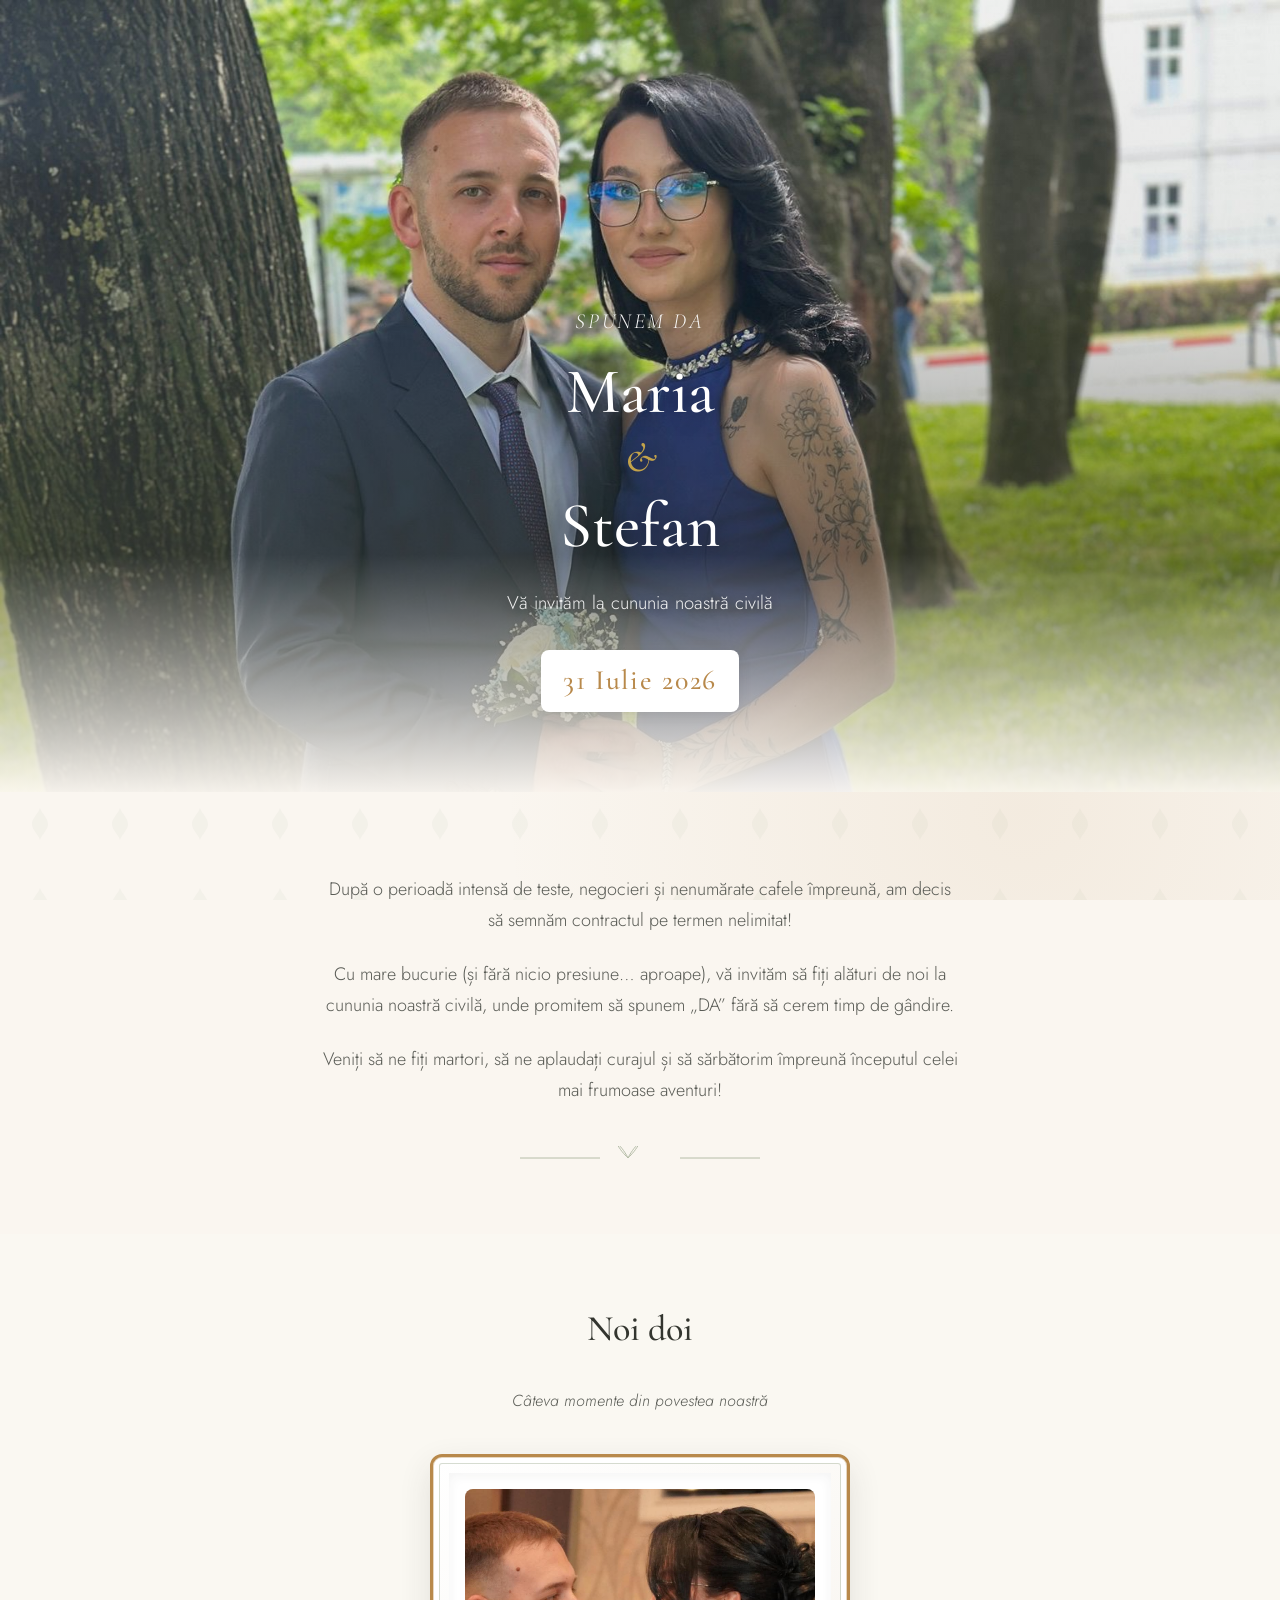
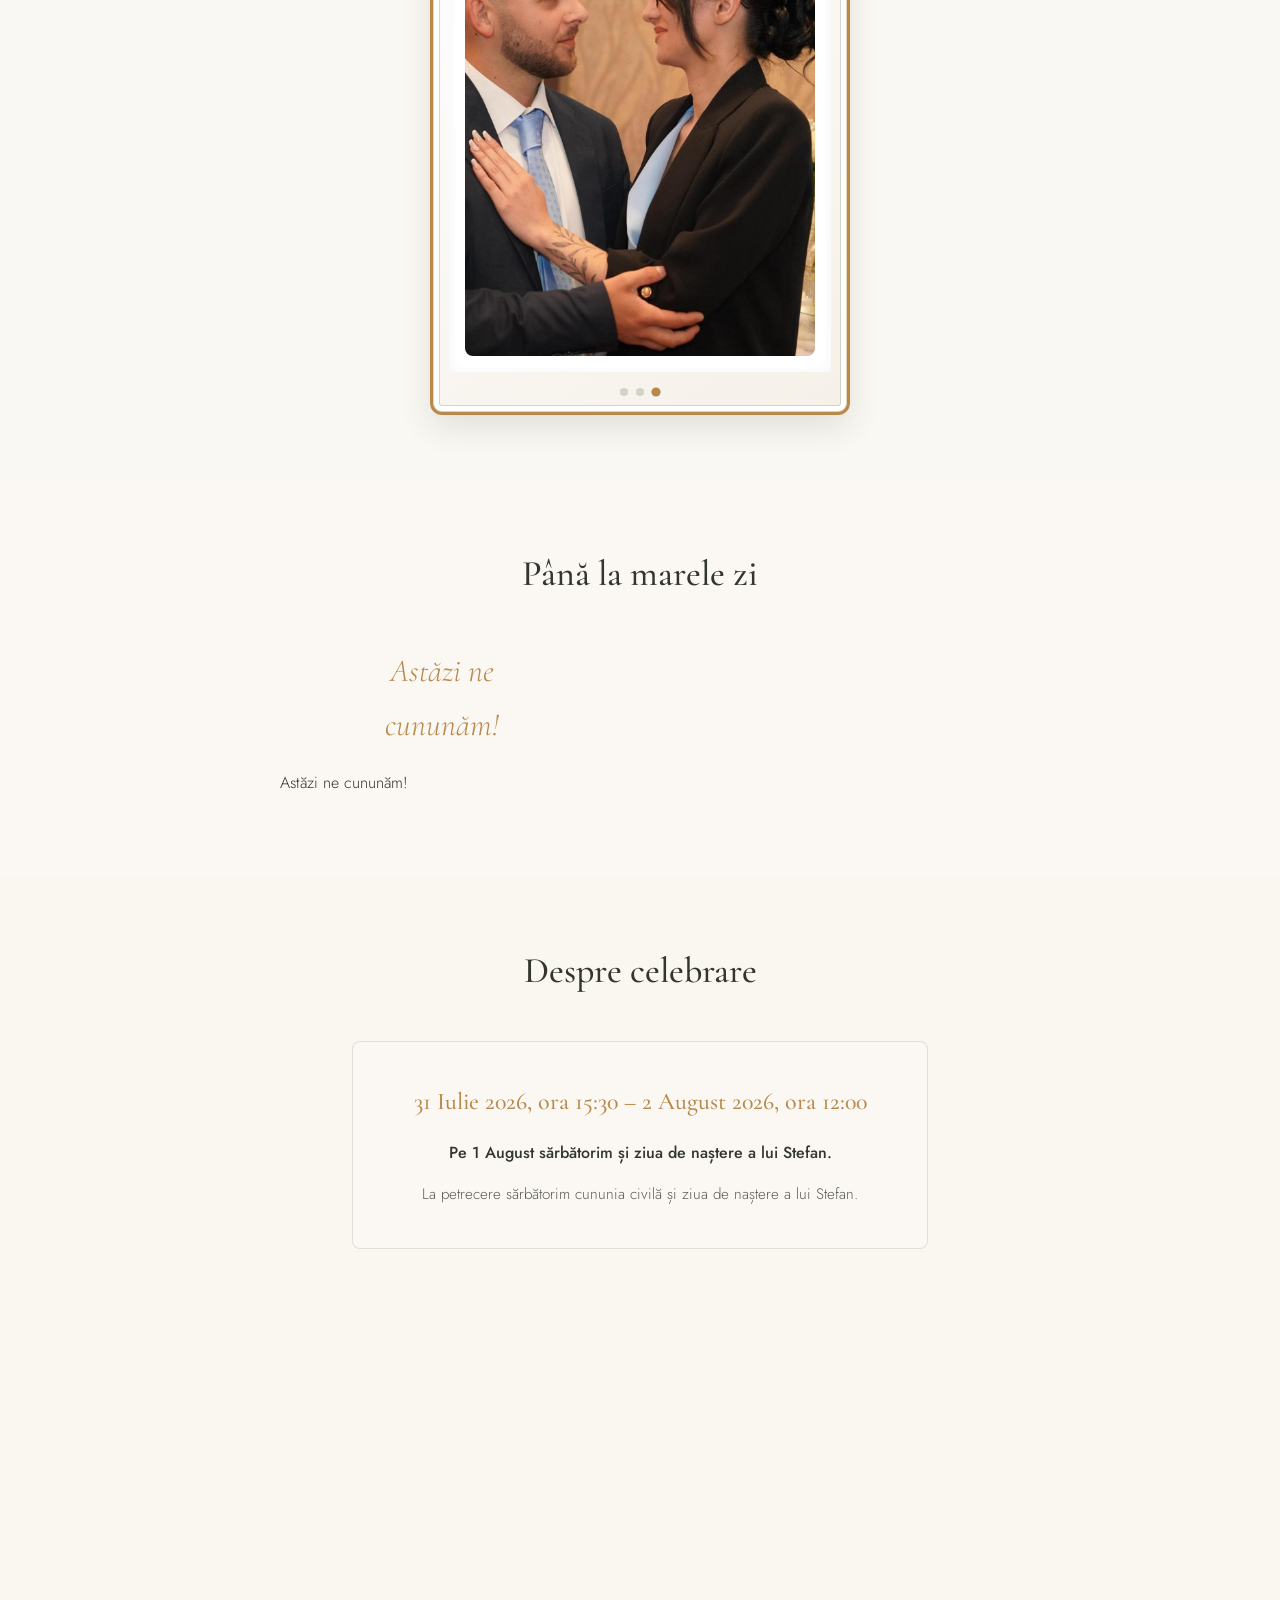
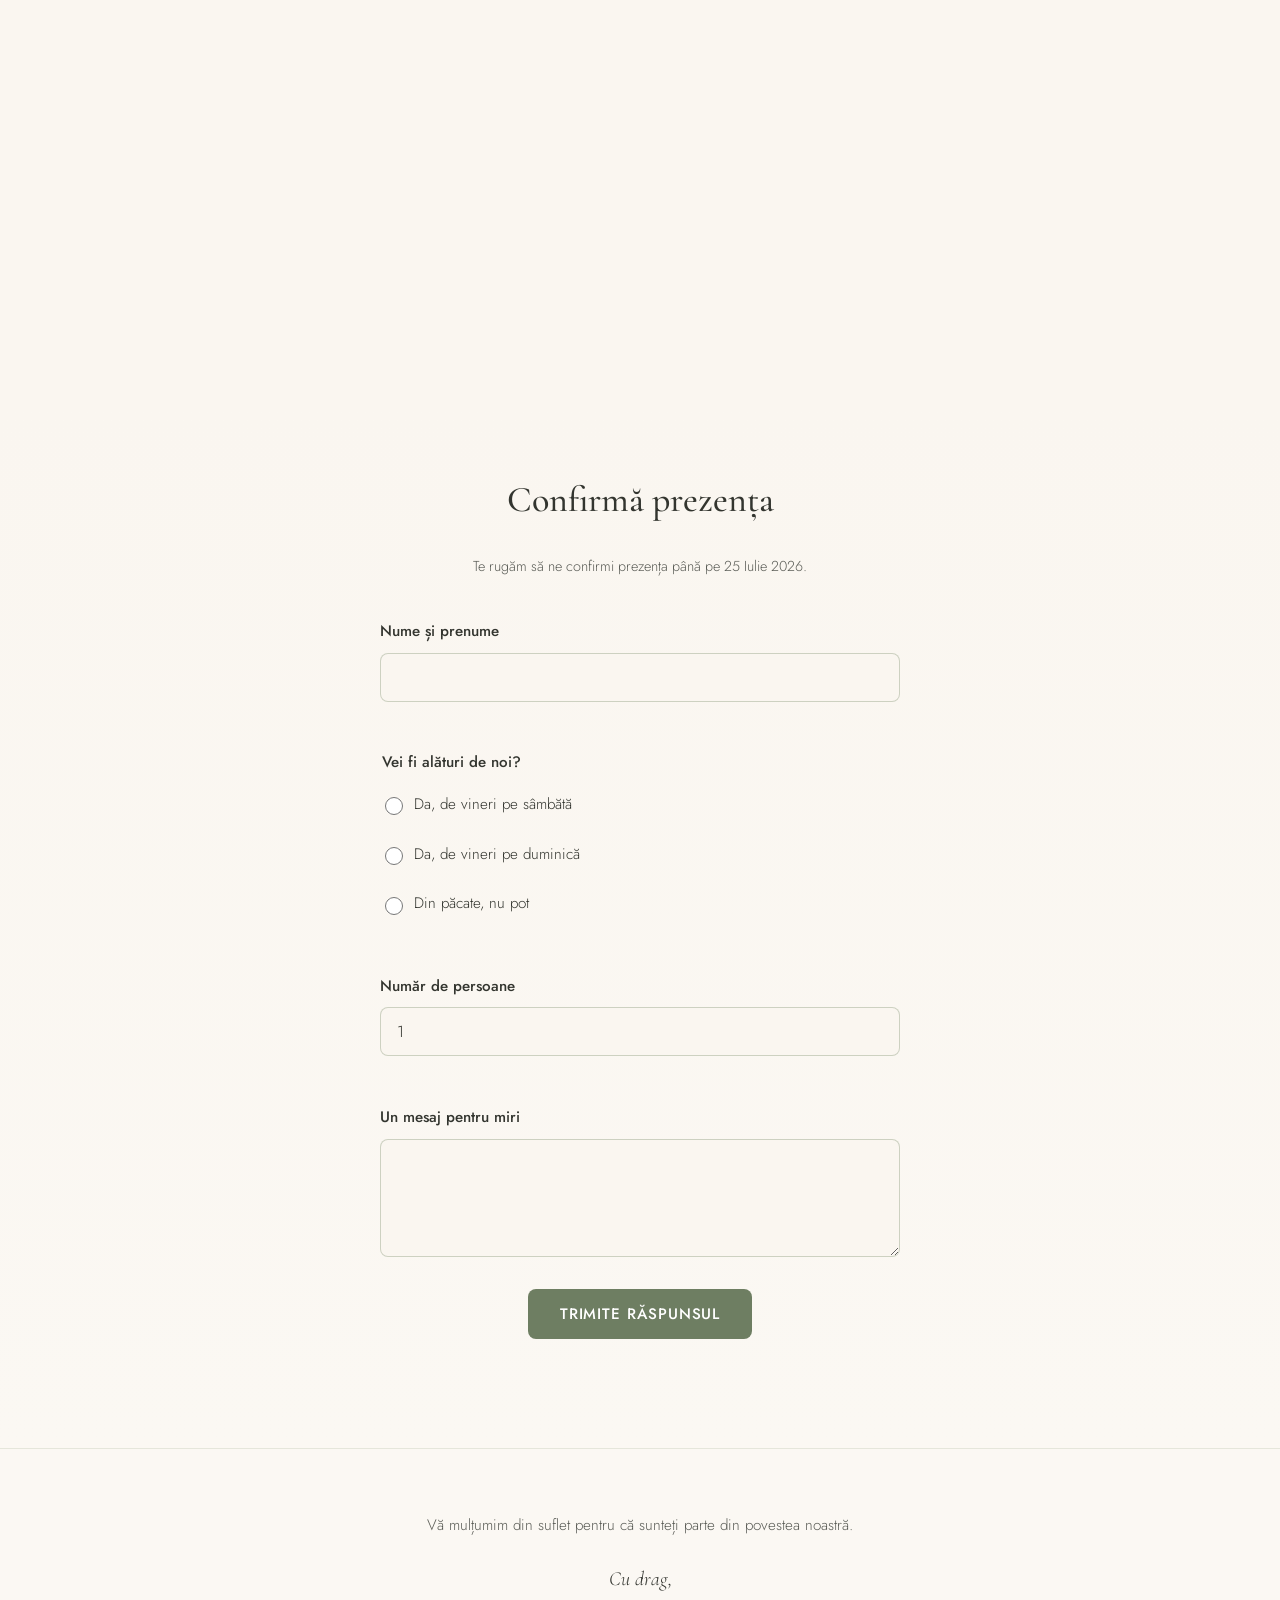
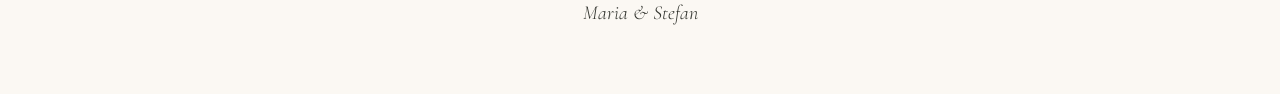
==== index.html @ 880c0dd0 "Add wedding invitation site for GitHub Pages. Static HTML invite with RSVP form, gallery, and Google" ====
<!DOCTYPE html>
<html lang="ro">
<head>
  <meta charset="utf-8">
  <meta name="viewport" content="width=device-width, initial-scale=1">
  <title>Maria &amp; Stefan — Invitație</title>
  <link rel="preconnect" href="https://fonts.googleapis.com">
  <link rel="preconnect" href="https://fonts.gstatic.com" crossorigin>
  <link href="https://fonts.googleapis.com/css2?family=Cormorant+Garamond:ital,wght@0,400;0,500;0,600;1,400&family=Jost:wght@300;400;500&display=swap" rel="stylesheet">
  <link rel="stylesheet" href="assets/styles.css">
</head>
<body>
  <header class="hero" id="hero">
    <div class="hero__overlay" aria-hidden="true"></div>
    <div class="hero__inner fade-in">
      <p class="hero__eyebrow">Spunem DA</p>
      <h1 class="hero__names">
        <span id="bride-name">Maria</span>
        <span class="hero__amp" aria-hidden="true">&amp;</span>
        <span id="groom-name">Stefan</span>
      </h1>
      <p class="hero__subtitle">Vă invităm la cununia noastră civilă</p>
      <p class="hero__date" id="event-date">31 Iulie 2026</p>
    </div>
  </header>

  <main>
    <section class="section intro fade-in" aria-labelledby="intro-heading">
      <div class="container">
        <h2 id="intro-heading" class="section__title visually-hidden">Mesaj de la miri</h2>
        <div class="intro__text">
          <p>După o perioadă intensă de teste, negocieri și nenumărate cafele împreună, am decis să semnăm contractul pe termen nelimitat!</p>
          <p>Cu mare bucurie (și fără nicio presiune… aproape), vă invităm să fiți alături de noi la cununia noastră civilă, unde promitem să spunem „DA” fără să cerem timp de gândire.</p>
          <p>Veniți să ne fiți martori, să ne aplaudați curajul și să sărbătorim împreună începutul celei mai frumoase aventuri!</p>
        </div>
      </div>
      <div class="container">
        <div class="divider" aria-hidden="true">
          <svg viewBox="0 0 240 24" xmlns="http://www.w3.org/2000/svg" role="img">
            <path d="M0 12h80M160 12h80M108 12c-4-8-8-12-12-16 4 8 8 12 12 16 4-8 8-12 12-16-4 8-8 12-12 16" fill="none" stroke="currentColor" stroke-width="1"/>
          </svg>
        </div>
      </div>
    </section>

    <section class="section gallery-section fade-in" aria-labelledby="gallery-heading">
      <div class="container">
        <h2 id="gallery-heading" class="section__title">Noi doi</h2>
        <p class="gallery__intro">Câteva momente din povestea noastră</p>
        <div class="gallery-frame">
          <div class="gallery-frame__mat">
            <div class="gallery-carousel" id="gallery-carousel" aria-live="polite">
              <figure class="gallery-carousel__slide is-active" data-full="imagini/miri2.JPG">
                <img src="imagini/miri2.JPG" alt="Maria și Stefan" loading="lazy">
              </figure>
              <figure class="gallery-carousel__slide" data-full="imagini/miri3.JPG">
                <img src="imagini/miri3.JPG" alt="Maria și Stefan" loading="lazy">
              </figure>
              <figure class="gallery-carousel__slide" data-full="imagini/miri4.JPG">
                <img src="imagini/miri4.JPG" alt="Maria și Stefan" loading="lazy">
              </figure>
            </div>
          </div>
          <div class="gallery-frame__dots" id="gallery-dots" aria-hidden="true"></div>
        </div>
      </div>
      <div class="lightbox" id="lightbox" hidden>
        <button type="button" class="lightbox__backdrop" id="lightbox-backdrop" aria-label="Închide"></button>
        <button type="button" class="lightbox__close" id="lightbox-close" aria-label="Închide">&times;</button>
        <img class="lightbox__img" id="lightbox-img" alt="">
      </div>
    </section>

    <section class="section countdown-section fade-in" aria-labelledby="countdown-heading">
      <div class="container">
        <h2 id="countdown-heading" class="section__title">Până la marele zi</h2>
        <div class="countdown" id="countdown" aria-live="polite">
          <div class="countdown__item">
            <span class="countdown__value" id="countdown-days">0</span>
            <span class="countdown__label">Zile</span>
          </div>
          <div class="countdown__item">
            <span class="countdown__value" id="countdown-hours">00</span>
            <span class="countdown__label">Ore</span>
          </div>
          <div class="countdown__item">
            <span class="countdown__value" id="countdown-minutes">00</span>
            <span class="countdown__label">Minute</span>
          </div>
          <div class="countdown__item">
            <span class="countdown__value" id="countdown-seconds">00</span>
            <span class="countdown__label">Secunde</span>
          </div>
        </div>
        <p class="countdown__today visually-hidden" id="countdown-today">Astăzi ne cununăm!</p>
      </div>
    </section>

    <section class="section event-span fade-in" aria-labelledby="event-span-heading">
      <div class="container">
        <h2 id="event-span-heading" class="section__title">Despre celebrare</h2>
        <div class="event-span__card">
          <p class="event-span__dates" id="event-span-text"></p>
          <p class="event-span__note" id="birthday-note"></p>
          <p class="event-span__desc">La petrecere sărbătorim cununia civilă și ziua de naștere a lui Stefan.</p>
        </div>
      </div>
    </section>

    <section class="section details fade-in" aria-labelledby="details-heading">
      <div class="container">
        <h2 id="details-heading" class="section__title">Detalii eveniment</h2>
        <div class="details__grid">
          <article class="detail-card" id="ceremony-card">
            <div class="detail-card__photo">
              <img id="ceremony-photo" src="imagini/primarie.jpg" alt="Primăria Ocna Sibiului" loading="lazy">
            </div>
            <div class="detail-card__body">
              <h3 class="detail-card__title">Cununia Civilă</h3>
              <p class="detail-card__place" id="ceremony-place"></p>
              <p class="detail-card__time"><span class="detail-card__time-label">Ora:</span> <span id="ceremony-time"></span></p>
              <a class="detail-card__map" id="ceremony-map" href="#" target="_blank" rel="noopener noreferrer">Vezi harta</a>
            </div>
          </article>
          <article class="detail-card" id="party-card">
            <div class="detail-card__photo">
              <img id="party-photo" src="imagini/locatie.jpg" alt="Pensiunea Titel Rășinari" loading="lazy">
            </div>
            <div class="detail-card__body">
              <h3 class="detail-card__title">Petrecerea</h3>
              <p class="detail-card__place" id="party-place"></p>
              <p class="detail-card__time"><span class="detail-card__time-label">Început:</span> <span id="party-time"></span></p>
              <a class="detail-card__map" id="party-map" href="#" target="_blank" rel="noopener noreferrer">Vezi harta</a>
            </div>
          </article>
        </div>
      </div>
    </section>

    <section class="section rsvp fade-in" aria-labelledby="rsvp-heading">
      <div class="container container--narrow">
        <h2 id="rsvp-heading" class="section__title">Confirmă prezența</h2>
        <p class="rsvp__deadline" id="rsvp-deadline"></p>

        <div id="rsvp-form-wrapper">
          <form id="rsvp-form" novalidate>
            <div class="form-group">
              <label for="nume">Nume și prenume</label>
              <input type="text" id="nume" name="nume" required autocomplete="name">
              <span class="form-error" id="error-nume" role="alert"></span>
            </div>

            <fieldset class="form-group">
              <legend>Vei fi alături de noi?</legend>
              <div class="radio-group">
                <label class="radio-label">
                  <input type="radio" name="prezenta" value="Da, de vineri pe sâmbătă" required>
                  <span>Da, de vineri pe sâmbătă</span>
                </label>
                <label class="radio-label">
                  <input type="radio" name="prezenta" value="Da, de vineri pe duminică">
                  <span>Da, de vineri pe duminică</span>
                </label>
                <label class="radio-label">
                  <input type="radio" name="prezenta" value="Nu">
                  <span>Din păcate, nu pot</span>
                </label>
              </div>
              <span class="form-error" id="error-prezenta" role="alert"></span>
            </fieldset>

            <div class="form-group form-group--conditional" id="group-persoane" hidden>
              <label for="persoane">Număr de persoane</label>
              <input type="number" id="persoane" name="persoane" min="1" value="1">
              <span class="form-error" id="error-persoane" role="alert"></span>
            </div>

            <div class="form-group">
              <label for="mesaj">Un mesaj pentru miri</label>
              <textarea id="mesaj" name="mesaj" rows="4"></textarea>
            </div>

            <div class="honeypot" aria-hidden="true">
              <label for="website">Website</label>
              <input type="text" id="website" name="website" tabindex="-1" autocomplete="off">
            </div>

            <button type="submit" class="btn btn--primary" id="rsvp-submit">Trimite răspunsul</button>
            <p class="form-status" id="form-status" role="status"></p>
          </form>
        </div>
        <iframe name="rsvp-target" id="rsvp-target" title="" class="visually-hidden" tabindex="-1"></iframe>

        <div id="rsvp-success" class="rsvp-success" hidden></div>
      </div>
    </section>
  </main>

  <footer class="footer">
    <div class="container">
      <p class="footer__thanks">Vă mulțumim din suflet pentru că sunteți parte din povestea noastră.</p>
      <p class="footer__signoff">
        Cu drag,<br>
        <span id="footer-names">Maria &amp; Stefan</span>
      </p>
    </div>
  </footer>

  <script src="assets/script.js"></script>
</body>
</html>
---- assets/styles.css ----
*,
*::before,
*::after {
  box-sizing: border-box;
}

:root {
  --color-bg: #FAF6F0;
  --color-bg-alt: #FBF8F3;
  --color-primary: #8A9A7B;
  --color-primary-dark: #6E7E62;
  --color-accent: #B8894B;
  --color-accent-light: #C2A24A;
  --color-text: #33352F;
  --color-text-muted: #5a5c56;
  --color-error: #9b3b3b;
  --color-info: #4a6741;
  --font-heading: "Cormorant Garamond", serif;
  --font-body: "Jost", sans-serif;
  --space-xs: 0.5rem;
  --space-sm: 1rem;
  --space-md: 1.5rem;
  --space-lg: 2.5rem;
  --space-xl: 4rem;
  --radius: 0.5rem;
  --transition: 0.3s ease;
}

html {
  scroll-behavior: smooth;
}

@media (prefers-reduced-motion: reduce) {
  html {
    scroll-behavior: auto;
  }
}

body {
  margin: 0;
  font-family: var(--font-body);
  font-weight: 300;
  font-size: 1rem;
  line-height: 1.7;
  color: var(--color-text);
  background-color: var(--color-bg);
  background-image:
    radial-gradient(circle at 20% 10%, rgba(138, 154, 123, 0.12) 0%, transparent 45%),
    radial-gradient(circle at 80% 90%, rgba(184, 137, 75, 0.1) 0%, transparent 40%),
    url("data:image/svg+xml,%3Csvg xmlns='http://www.w3.org/2000/svg' width='80' height='80' viewBox='0 0 80 80'%3E%3Cg fill='%238A9A7B' fill-opacity='0.06'%3E%3Cpath d='M40 8c-2 6-8 10-8 16 0 6 6 10 8 16 2-6 8-10 8-16 0-6-6-10-8-16z'/%3E%3C/g%3E%3C/svg%3E");
  background-attachment: fixed;
  -webkit-font-smoothing: antialiased;
}

img,
svg {
  display: block;
  max-width: 100%;
}

.container {
  width: min(100% - 2rem, 720px);
  margin-inline: auto;
}

.container--narrow {
  width: min(100% - 2rem, 520px);
}

.visually-hidden {
  position: absolute;
  width: 1px;
  height: 1px;
  padding: 0;
  margin: -1px;
  overflow: hidden;
  clip: rect(0, 0, 0, 0);
  white-space: nowrap;
  border: 0;
}

/* Hero */

.hero {
  position: relative;
  min-height: 88vh;
  display: flex;
  align-items: flex-end;
  justify-content: center;
  text-align: center;
  padding: var(--space-xl) var(--space-sm);
  background-color: var(--color-bg-alt);
  background-size: cover;
  background-repeat: no-repeat;
  background-position: center top;
}

.hero__overlay {
  position: absolute;
  inset: 0;
  background: linear-gradient(180deg,
      rgba(51, 53, 47, 0.08) 0%,
      rgba(51, 53, 47, 0.12) 35%,
      rgba(51, 53, 47, 0.55) 70%,
      rgba(250, 246, 240, 0.97) 100%);
  pointer-events: none;
}

.hero__inner {
  position: relative;
  z-index: 1;
  max-width: 36rem;
  width: 100%;
  padding-bottom: var(--space-sm);
}

.hero__eyebrow {
  font-family: var(--font-heading);
  font-size: clamp(1.1rem, 3vw, 1.35rem);
  font-style: italic;
  letter-spacing: 0.12em;
  text-transform: uppercase;
  color: rgba(255, 255, 255, 0.95);
  margin: 0 0 var(--space-sm);
  text-shadow: 0 1px 12px rgba(0, 0, 0, 0.45);
}

.hero__names {
  font-family: var(--font-heading);
  font-weight: 500;
  font-size: clamp(2.5rem, 8vw, 4rem);
  line-height: 1.15;
  margin: 0 0 var(--space-md);
  color: #fff;
  text-shadow: 0 2px 20px rgba(0, 0, 0, 0.5);
}

.hero__amp {
  display: block;
  font-size: 0.65em;
  font-style: italic;
  color: var(--color-accent-light);
  margin: 0.15em 0;
}

.hero__subtitle {
  font-size: clamp(1rem, 2.5vw, 1.15rem);
  color: rgba(255, 255, 255, 0.92);
  margin: 0 0 var(--space-sm);
  text-shadow: 0 1px 10px rgba(0, 0, 0, 0.45);
}

.hero__date {
  display: inline-block;
  font-family: var(--font-heading);
  font-size: clamp(1.25rem, 3.5vw, 1.75rem);
  font-weight: 500;
  letter-spacing: 0.06em;
  color: var(--color-accent);
  background: #fff;
  padding: 0.45rem 1.35rem;
  border-radius: var(--radius);
  box-shadow: 0 2px 14px rgba(51, 53, 47, 0.12);
  margin: var(--space-sm) 0 0;
  text-shadow: none;
}

/* Sections */

.section {
  padding: var(--space-xl) 0;
}

.section__title {
  font-family: var(--font-heading);
  font-weight: 500;
  font-size: clamp(1.75rem, 5vw, 2.25rem);
  text-align: center;
  margin: 0 0 var(--space-lg);
  color: var(--color-text);
}

.intro__text {
  text-align: center;
  font-size: clamp(1rem, 2.5vw, 1.125rem);
  max-width: 40rem;
  margin: 0 auto;
  color: var(--color-text-muted);
}

.intro__text p+p {
  margin-top: var(--space-md);
}

/* Divider */

.divider {
  display: flex;
  justify-content: center;
  margin-top: var(--space-lg);
  color: var(--color-primary);
  opacity: 0.6;
}

.divider svg {
  width: min(240px, 60vw);
  height: auto;
}

/* Countdown */

.countdown-section {
  background: var(--color-bg-alt);
}

.countdown {
  display: grid;
  grid-template-columns: repeat(4, 1fr);
  gap: var(--space-sm);
  max-width: 32rem;
  margin: 0 auto;
}

.countdown__item {
  text-align: center;
  padding: var(--space-md) var(--space-xs);
  background: var(--color-bg);
  border-radius: var(--radius);
  border: 1px solid rgba(138, 154, 123, 0.2);
}

.countdown__value {
  display: block;
  font-family: var(--font-heading);
  font-size: clamp(1.75rem, 6vw, 2.5rem);
  font-weight: 600;
  color: var(--color-primary-dark);
  line-height: 1.2;
}

.countdown__label {
  display: block;
  font-size: 0.75rem;
  text-transform: uppercase;
  letter-spacing: 0.08em;
  color: var(--color-text-muted);
  margin-top: 0.25rem;
}

.countdown--today {
  text-align: center;
}

.countdown--today .countdown__item {
  display: none;
}

.countdown__today-msg {
  font-family: var(--font-heading);
  font-size: clamp(1.5rem, 5vw, 2rem);
  font-style: italic;
  color: var(--color-accent);
  margin: 0;
}

/* Details */

.details__grid {
  display: grid;
  gap: var(--space-md);
}

@media (min-width: 600px) {
  .details__grid {
    grid-template-columns: 1fr 1fr;
  }
}

.detail-card {
  background: var(--color-bg-alt);
  border: 1px solid rgba(138, 154, 123, 0.25);
  border-radius: var(--radius);
  overflow: hidden;
  text-align: center;
}

.detail-card__photo {
  aspect-ratio: 16 / 10;
  overflow: hidden;
}

.detail-card__photo img {
  width: 100%;
  height: 100%;
  object-fit: cover;
}

.detail-card__body {
  padding: var(--space-lg) var(--space-md);
}

.detail-card__icon {
  width: 2.5rem;
  height: 2.5rem;
  margin: 0 auto var(--space-sm);
  color: var(--color-primary);
}

.detail-card__icon svg {
  width: 100%;
  height: 100%;
}

.detail-card__title {
  font-family: var(--font-heading);
  font-size: 1.35rem;
  font-weight: 500;
  margin: 0 0 var(--space-sm);
  color: var(--color-text);
}

.detail-card__place {
  font-weight: 500;
  margin: 0 0 var(--space-xs);
}

.detail-card__address {
  font-size: 0.9rem;
  color: var(--color-text-muted);
  margin: 0 0 var(--space-sm);
}

.detail-card__address:empty {
  display: none;
}

.detail-card__time {
  margin: 0 0 var(--space-md);
  font-size: 0.95rem;
}

.detail-card__time-label {
  color: var(--color-text-muted);
}

.detail-card__map {
  display: inline-block;
  font-size: 0.85rem;
  font-weight: 500;
  letter-spacing: 0.04em;
  text-transform: uppercase;
  color: var(--color-accent);
  text-decoration: none;
  border-bottom: 1px solid transparent;
  transition: border-color var(--transition), color var(--transition);
}

.detail-card__map:hover,
.detail-card__map:focus-visible {
  color: var(--color-accent-light);
  border-bottom-color: var(--color-accent-light);
}

.detail-card__map[hidden] {
  display: none;
}

/* RSVP */

.rsvp {
  background: linear-gradient(180deg, var(--color-bg) 0%, var(--color-bg-alt) 100%);
}

.rsvp__deadline {
  text-align: center;
  font-size: 0.9rem;
  color: var(--color-text-muted);
  margin: -1rem 0 var(--space-lg);
}

form {
  display: flex;
  flex-direction: column;
  gap: var(--space-md);
}

.form-group {
  display: flex;
  flex-direction: column;
  gap: var(--space-xs);
}

fieldset.form-group {
  border: none;
  padding: 0;
  margin: 0;
}

legend {
  font-weight: 500;
  font-size: 0.95rem;
  margin-bottom: var(--space-xs);
}

label {
  font-weight: 500;
  font-size: 0.95rem;
}

input[type="text"],
input[type="number"],
select,
textarea {
  font-family: var(--font-body);
  font-size: 1rem;
  font-weight: 300;
  padding: 0.75rem 1rem;
  border: 1px solid rgba(138, 154, 123, 0.4);
  border-radius: var(--radius);
  background: var(--color-bg);
  color: var(--color-text);
  transition: border-color var(--transition), box-shadow var(--transition);
}

input:focus-visible,
select:focus-visible,
textarea:focus-visible {
  outline: none;
  border-color: var(--color-primary);
  box-shadow: 0 0 0 3px rgba(138, 154, 123, 0.25);
}

textarea {
  resize: vertical;
  min-height: 5rem;
}

.radio-group {
  display: flex;
  flex-direction: column;
  gap: var(--space-xs);
}

.radio-label {
  display: flex;
  align-items: center;
  gap: var(--space-xs);
  font-weight: 300;
  cursor: pointer;
  padding: 0.5rem 0;
}

.radio-label input {
  accent-color: var(--color-primary-dark);
  width: 1.1rem;
  height: 1.1rem;
}

.form-error {
  font-size: 0.85rem;
  color: var(--color-error);
  min-height: 1.2em;
}

.honeypot {
  position: absolute;
  left: -9999px;
  width: 1px;
  height: 1px;
  overflow: hidden;
}

.btn {
  font-family: var(--font-body);
  font-size: 0.95rem;
  font-weight: 500;
  letter-spacing: 0.06em;
  text-transform: uppercase;
  padding: 0.9rem 2rem;
  border: none;
  border-radius: var(--radius);
  cursor: pointer;
  transition: background var(--transition), opacity var(--transition);
}

.btn--primary {
  background: var(--color-primary-dark);
  color: #fff;
  align-self: center;
  margin-top: var(--space-xs);
}

.btn--primary:hover:not(:disabled) {
  background: var(--color-primary);
}

.btn--primary:focus-visible {
  outline: none;
  box-shadow: 0 0 0 3px rgba(138, 154, 123, 0.45);
}

.btn--primary:disabled {
  opacity: 0.6;
  cursor: not-allowed;
}

.form-status {
  text-align: center;
  font-size: 0.9rem;
  min-height: 1.4em;
  margin: 0;
}

.form-status--error {
  color: var(--color-error);
}

.form-status--info {
  color: var(--color-info);
  background: rgba(138, 154, 123, 0.12);
  padding: var(--space-sm) var(--space-md);
  border-radius: var(--radius);
  border: 1px solid rgba(138, 154, 123, 0.3);
}

.rsvp-success {
  text-align: center;
  padding: var(--space-lg);
  background: rgba(138, 154, 123, 0.12);
  border-radius: var(--radius);
  border: 1px solid rgba(138, 154, 123, 0.3);
}

.rsvp-success p {
  font-family: var(--font-heading);
  font-size: clamp(1.25rem, 4vw, 1.5rem);
  margin: 0;
  color: var(--color-primary-dark);
}

/* Footer */

.footer {
  text-align: center;
  padding: var(--space-xl) var(--space-sm);
  background: var(--color-bg-alt);
  border-top: 1px solid rgba(138, 154, 123, 0.2);
}

.footer__thanks {
  font-size: 0.95rem;
  color: var(--color-text-muted);
  max-width: 28rem;
  margin: 0 auto var(--space-md);
}

.footer__signoff {
  font-family: var(--font-heading);
  font-size: 1.25rem;
  font-style: italic;
  margin: 0;
  color: var(--color-text);
}

/* Fade-in animation */

.fade-in {
  opacity: 0;
  transform: translateY(1.25rem);
  transition: opacity 0.7s ease, transform 0.7s ease;
}

.fade-in.is-visible {
  opacity: 1;
  transform: translateY(0);
}

@media (prefers-reduced-motion: reduce) {
  .fade-in {
    opacity: 1;
    transform: none;
    transition: none;
  }
}


/* Gallery */

.gallery-section {
  background: rgba(251, 248, 243, 0.85);
}

.gallery__intro {
  text-align: center;
  color: var(--color-text-muted);
  font-size: 1rem;
  margin: -0.75rem 0 var(--space-lg);
  font-style: italic;
}

.gallery-frame {
  max-width: 420px;
  margin: 0 auto;
  padding: var(--space-sm);
  background: linear-gradient(145deg, #fff 0%, #f5f0e8 100%);
  border: 3px solid var(--color-accent);
  border-radius: calc(var(--radius) + 4px);
  box-shadow:
    0 12px 32px rgba(51, 53, 47, 0.12),
    inset 0 0 0 1px rgba(184, 137, 75, 0.35),
    inset 0 0 0 6px #fff,
    inset 0 0 0 7px rgba(138, 154, 123, 0.35);
}

.gallery-frame__mat {
  padding: var(--space-sm);
  background: #fff;
  box-shadow: inset 0 2px 12px rgba(51, 53, 47, 0.06);
}

.gallery-carousel {
  position: relative;
  aspect-ratio: 3 / 4;
  overflow: hidden;
  border-radius: var(--radius);
  cursor: zoom-in;
  background: #f0ebe3;
}

.gallery-carousel__slide {
  position: absolute;
  inset: 0;
  margin: 0;
  opacity: 0;
  transition: opacity 0.8s ease;
  pointer-events: none;
}

.gallery-carousel__slide.is-active {
  opacity: 1;
  pointer-events: auto;
}

.gallery-carousel__slide img {
  width: 100%;
  height: 100%;
  object-fit: cover;
}

.gallery-frame__dots {
  display: flex;
  justify-content: center;
  gap: 0.5rem;
  margin-top: var(--space-sm);
}

.gallery-frame__dot {
  width: 0.5rem;
  height: 0.5rem;
  border-radius: 50%;
  border: none;
  padding: 0;
  background: rgba(138, 154, 123, 0.35);
  cursor: pointer;
  transition: background var(--transition), transform var(--transition);
}

.gallery-frame__dot.is-active {
  background: var(--color-accent);
  transform: scale(1.15);
}

.gallery-frame__dot:focus-visible {
  outline: 2px solid var(--color-accent);
  outline-offset: 2px;
}

@media (prefers-reduced-motion: reduce) {
  .gallery-carousel__slide {
    transition: none;
  }
}

/* Lightbox */

.lightbox {
  position: fixed;
  inset: 0;
  z-index: 1000;
  display: flex;
  align-items: center;
  justify-content: center;
  padding: var(--space-md);
}

.lightbox[hidden] {
  display: none;
}

.lightbox__backdrop {
  position: absolute;
  inset: 0;
  border: none;
  background: rgba(51, 53, 47, 0.88);
  cursor: pointer;
}

.lightbox__close {
  position: absolute;
  top: var(--space-sm);
  right: var(--space-sm);
  z-index: 2;
  width: 2.75rem;
  height: 2.75rem;
  border: none;
  border-radius: 50%;
  background: rgba(255, 255, 255, 0.15);
  color: #fff;
  font-size: 1.75rem;
  line-height: 1;
  cursor: pointer;
  transition: background var(--transition);
}

.lightbox__close:hover,
.lightbox__close:focus-visible {
  background: rgba(255, 255, 255, 0.28);
  outline: none;
}

.lightbox__img {
  position: relative;
  z-index: 1;
  max-width: min(92vw, 720px);
  max-height: 88vh;
  border-radius: var(--radius);
  box-shadow: 0 16px 48px rgba(0, 0, 0, 0.35);
  object-fit: contain;
}

/* Event span */

.event-span__card {
  background: var(--color-bg-alt);
  border: 1px solid rgba(138, 154, 123, 0.25);
  border-radius: var(--radius);
  padding: var(--space-lg);
  text-align: center;
  max-width: 36rem;
  margin: 0 auto;
}

.event-span__dates {
  font-family: var(--font-heading);
  font-size: clamp(1.2rem, 3.5vw, 1.5rem);
  font-weight: 500;
  color: var(--color-accent);
  margin: 0 0 var(--space-sm);
}

.event-span__note {
  font-weight: 500;
  margin: 0 0 var(--space-sm);
  color: var(--color-text);
}

.event-span__desc {
  margin: 0;
  color: var(--color-text-muted);
  font-size: 0.95rem;
}
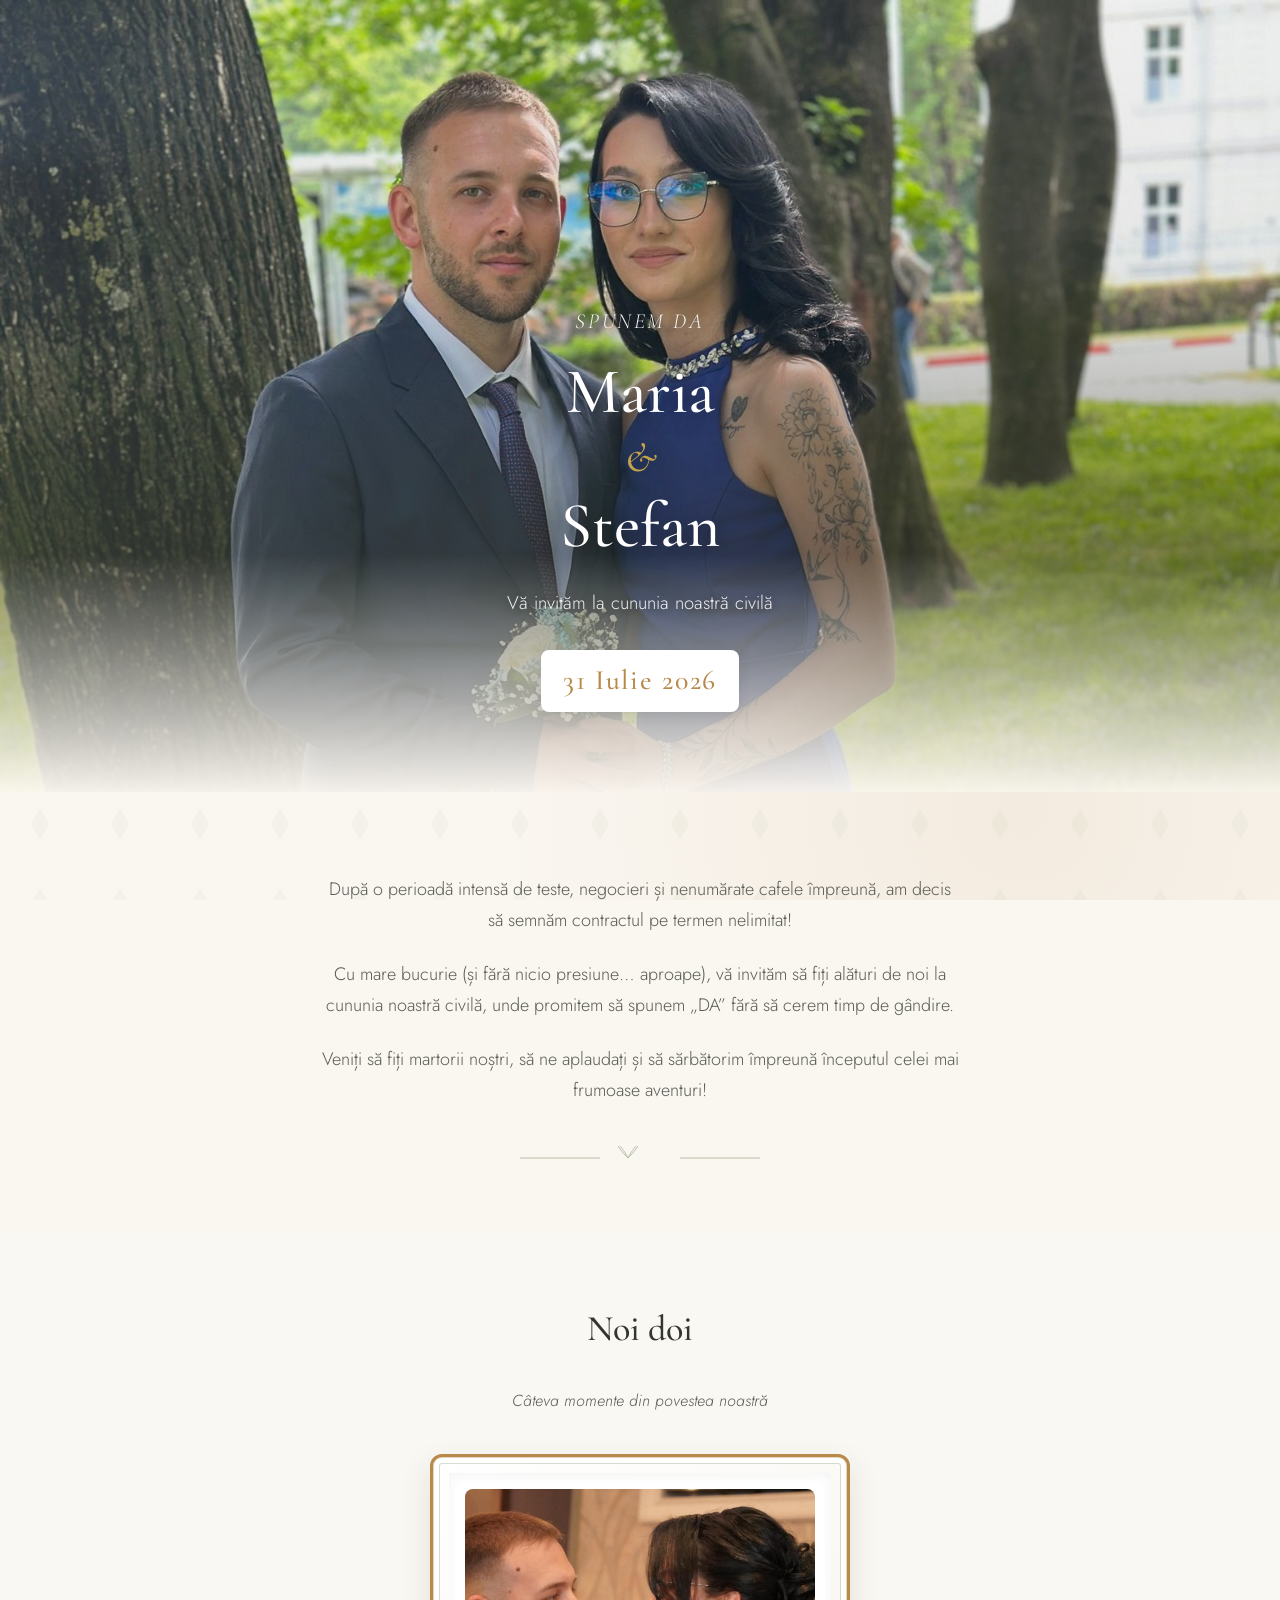
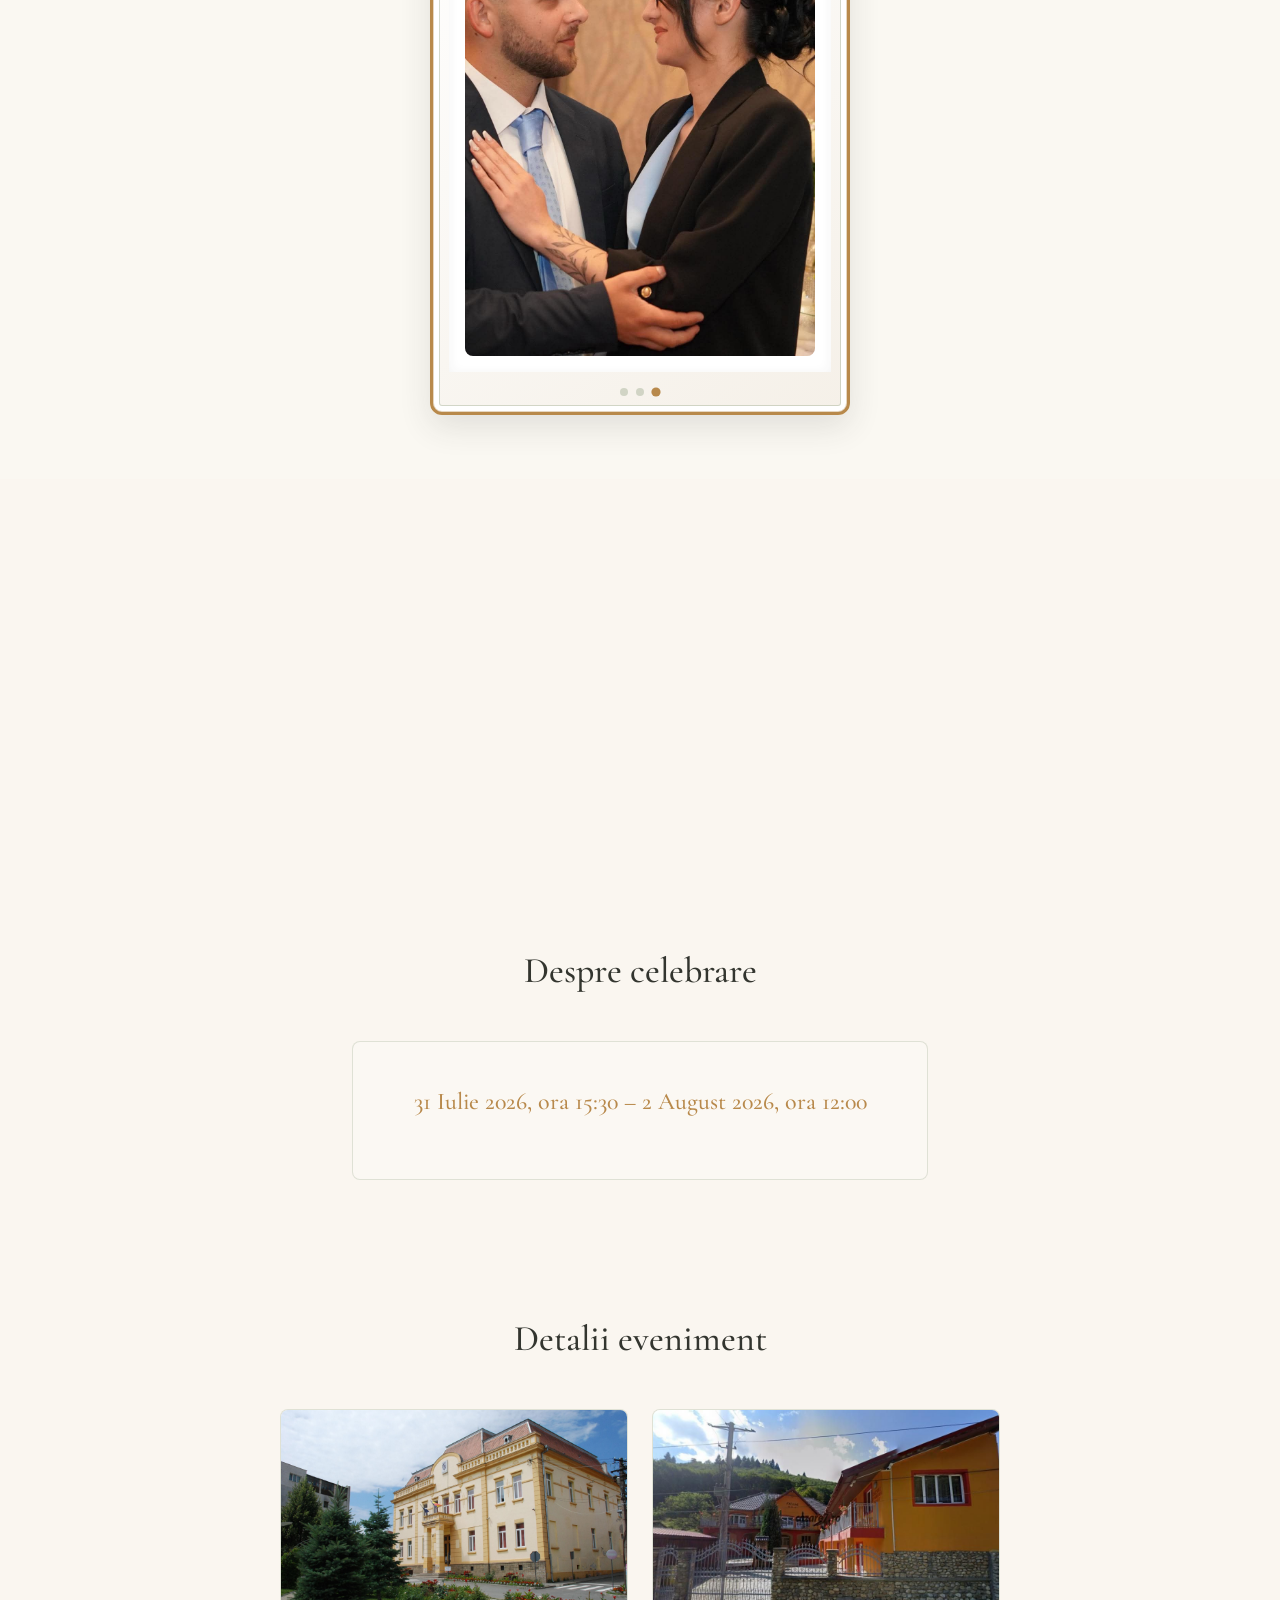
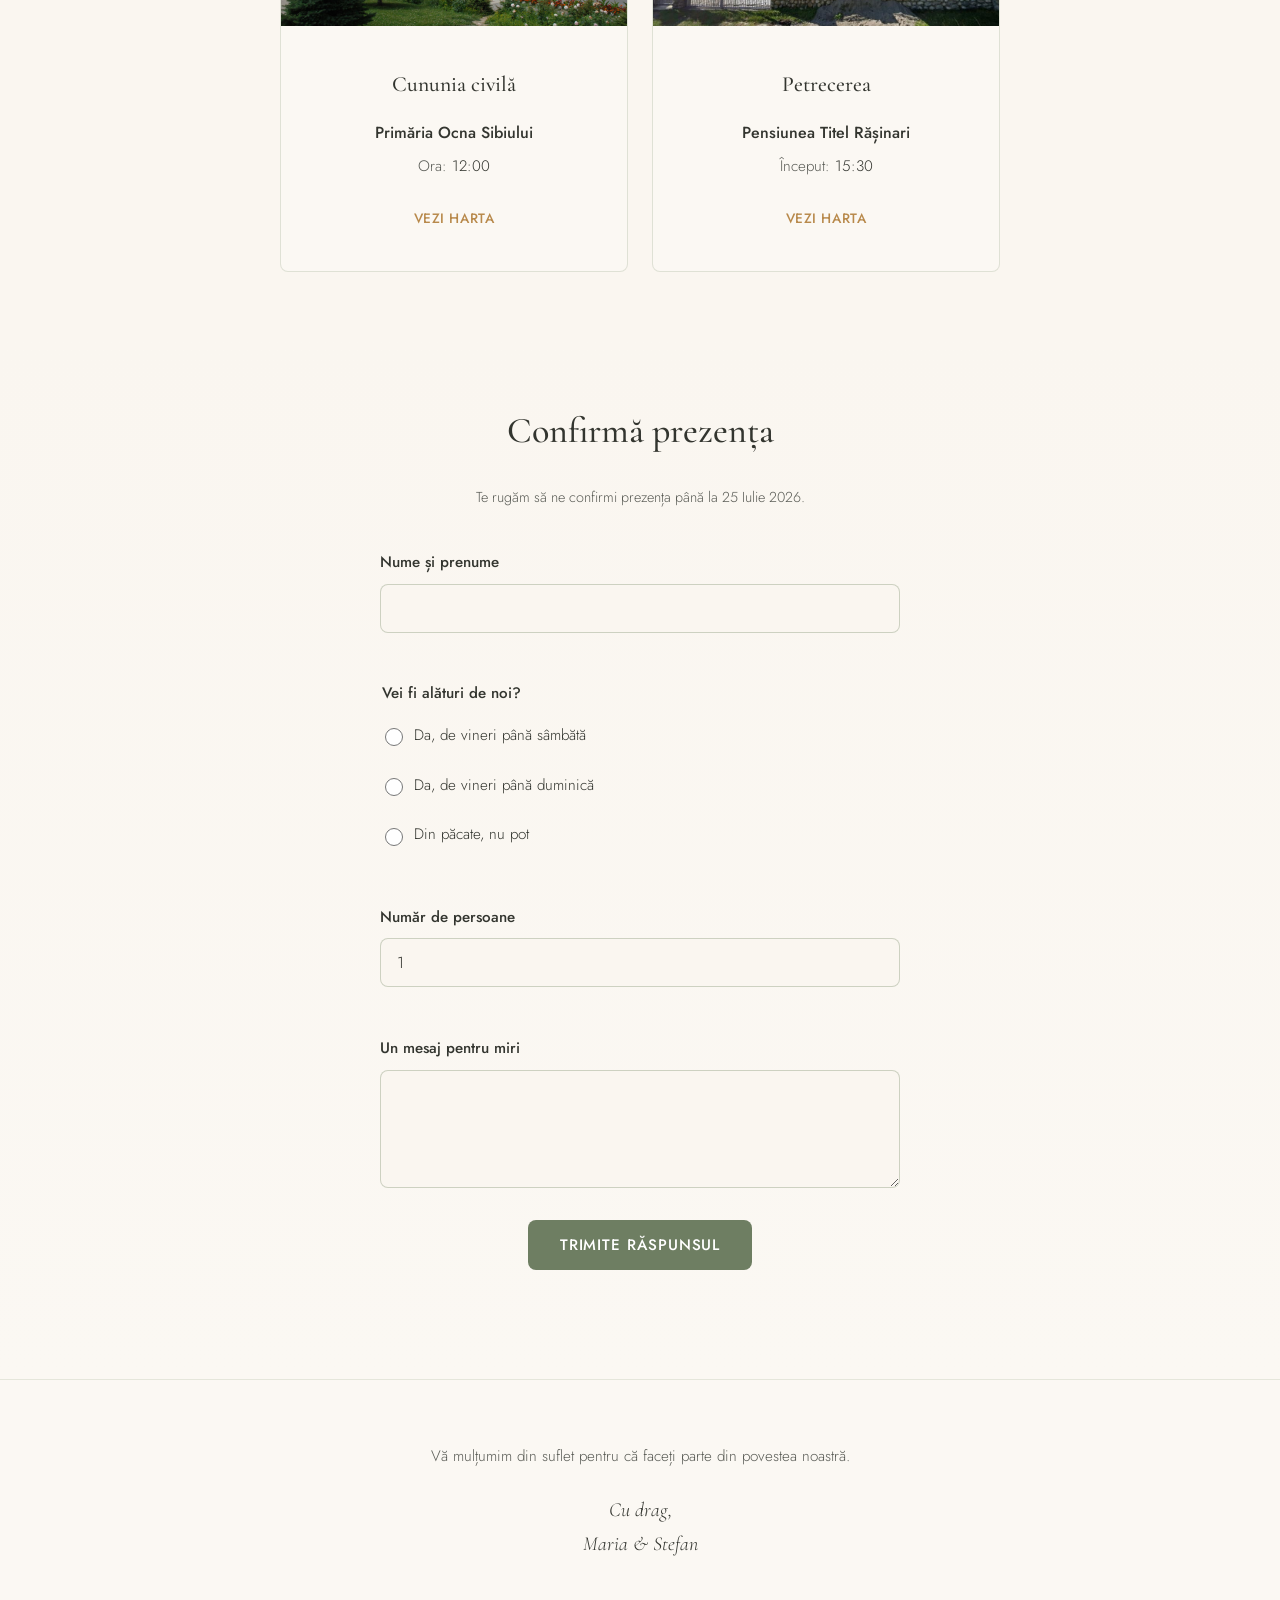
==== commit e324d1e5: "Revizuiește textele invitației și elimină mențiunea despre petrecere. Corecturi gramaticale (ziua ce" ====
--- a/index.html
+++ b/index.html
@@ -31,7 +31,7 @@
         <div class="intro__text">
           <p>După o perioadă intensă de teste, negocieri și nenumărate cafele împreună, am decis să semnăm contractul pe termen nelimitat!</p>
           <p>Cu mare bucurie (și fără nicio presiune… aproape), vă invităm să fiți alături de noi la cununia noastră civilă, unde promitem să spunem „DA” fără să cerem timp de gândire.</p>
-          <p>Veniți să ne fiți martori, să ne aplaudați curajul și să sărbătorim împreună începutul celei mai frumoase aventuri!</p>
+          <p>Veniți să fiți martorii noștri, să ne aplaudați și să sărbătorim împreună începutul celei mai frumoase aventuri!</p>
         </div>
       </div>
       <div class="container">
@@ -73,7 +73,7 @@
 
     <section class="section countdown-section fade-in" aria-labelledby="countdown-heading">
       <div class="container">
-        <h2 id="countdown-heading" class="section__title">Până la marele zi</h2>
+        <h2 id="countdown-heading" class="section__title">Până la ziua cea mare</h2>
         <div class="countdown" id="countdown" aria-live="polite">
           <div class="countdown__item">
             <span class="countdown__value" id="countdown-days">0</span>
@@ -101,8 +101,6 @@
         <h2 id="event-span-heading" class="section__title">Despre celebrare</h2>
         <div class="event-span__card">
           <p class="event-span__dates" id="event-span-text"></p>
-          <p class="event-span__note" id="birthday-note"></p>
-          <p class="event-span__desc">La petrecere sărbătorim cununia civilă și ziua de naștere a lui Stefan.</p>
         </div>
       </div>
     </section>
@@ -116,7 +114,7 @@
               <img id="ceremony-photo" src="imagini/primarie.jpg" alt="Primăria Ocna Sibiului" loading="lazy">
             </div>
             <div class="detail-card__body">
-              <h3 class="detail-card__title">Cununia Civilă</h3>
+              <h3 class="detail-card__title">Cununia civilă</h3>
               <p class="detail-card__place" id="ceremony-place"></p>
               <p class="detail-card__time"><span class="detail-card__time-label">Ora:</span> <span id="ceremony-time"></span></p>
               <a class="detail-card__map" id="ceremony-map" href="#" target="_blank" rel="noopener noreferrer">Vezi harta</a>
@@ -154,12 +152,12 @@
               <legend>Vei fi alături de noi?</legend>
               <div class="radio-group">
                 <label class="radio-label">
-                  <input type="radio" name="prezenta" value="Da, de vineri pe sâmbătă" required>
-                  <span>Da, de vineri pe sâmbătă</span>
+                  <input type="radio" name="prezenta" value="Da, de vineri până sâmbătă" required>
+                  <span>Da, de vineri până sâmbătă</span>
                 </label>
                 <label class="radio-label">
-                  <input type="radio" name="prezenta" value="Da, de vineri pe duminică">
-                  <span>Da, de vineri pe duminică</span>
+                  <input type="radio" name="prezenta" value="Da, de vineri până duminică">
+                  <span>Da, de vineri până duminică</span>
                 </label>
                 <label class="radio-label">
                   <input type="radio" name="prezenta" value="Nu">
@@ -198,7 +196,7 @@
 
   <footer class="footer">
     <div class="container">
-      <p class="footer__thanks">Vă mulțumim din suflet pentru că sunteți parte din povestea noastră.</p>
+      <p class="footer__thanks">Vă mulțumim din suflet pentru că faceți parte din povestea noastră.</p>
       <p class="footer__signoff">
         Cu drag,<br>
         <span id="footer-names">Maria &amp; Stefan</span>
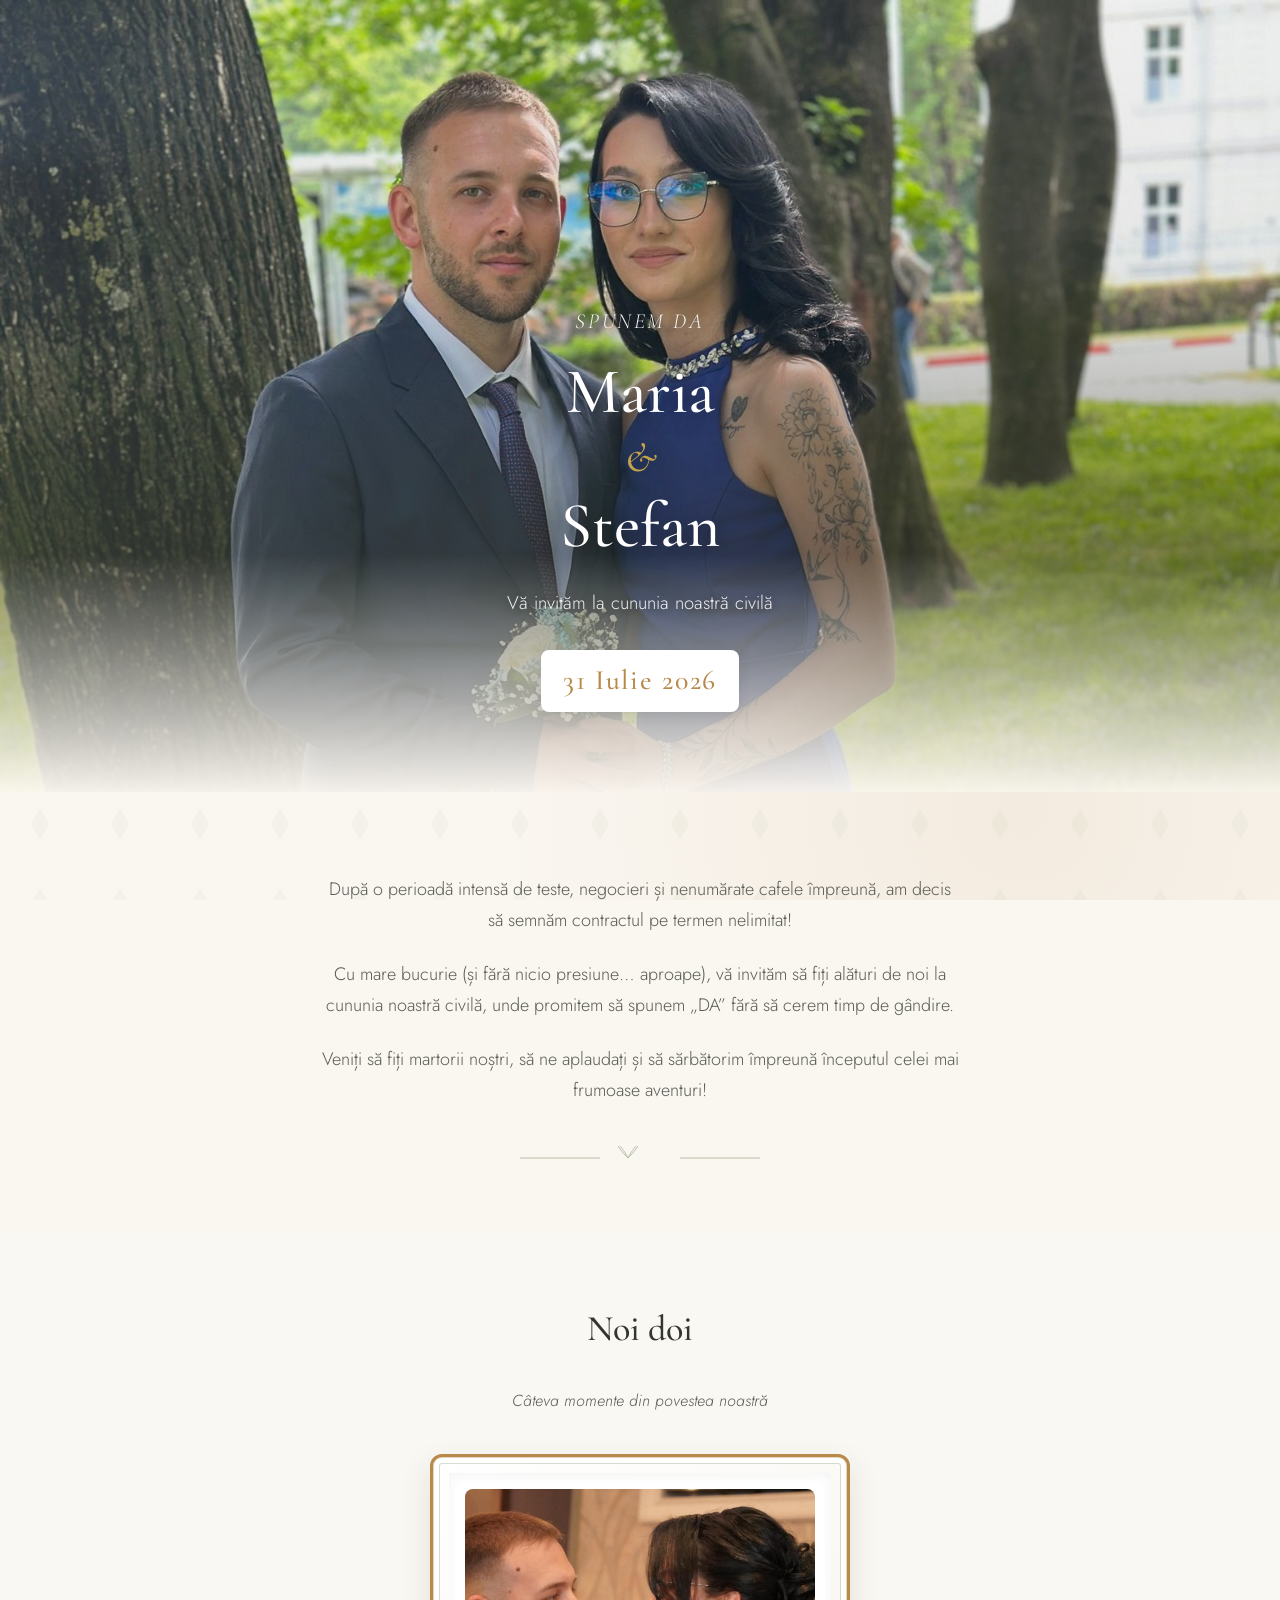
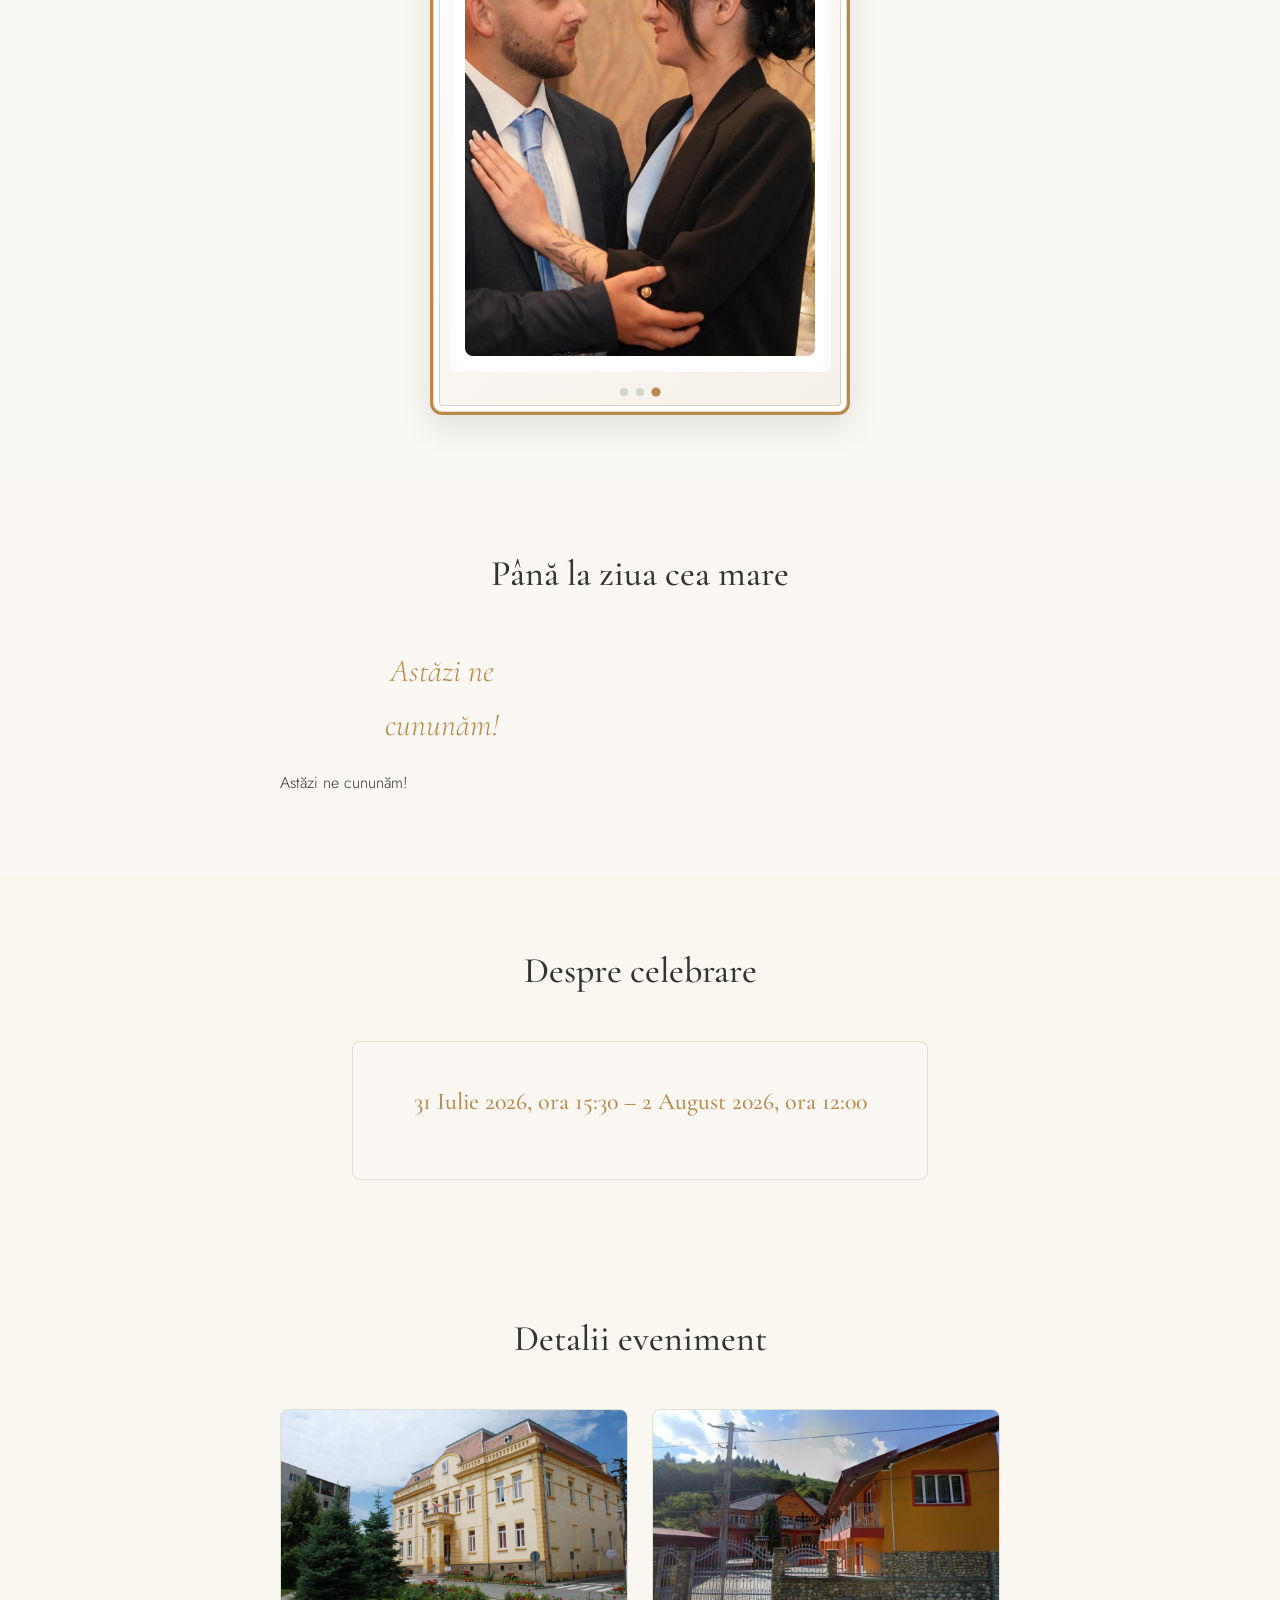
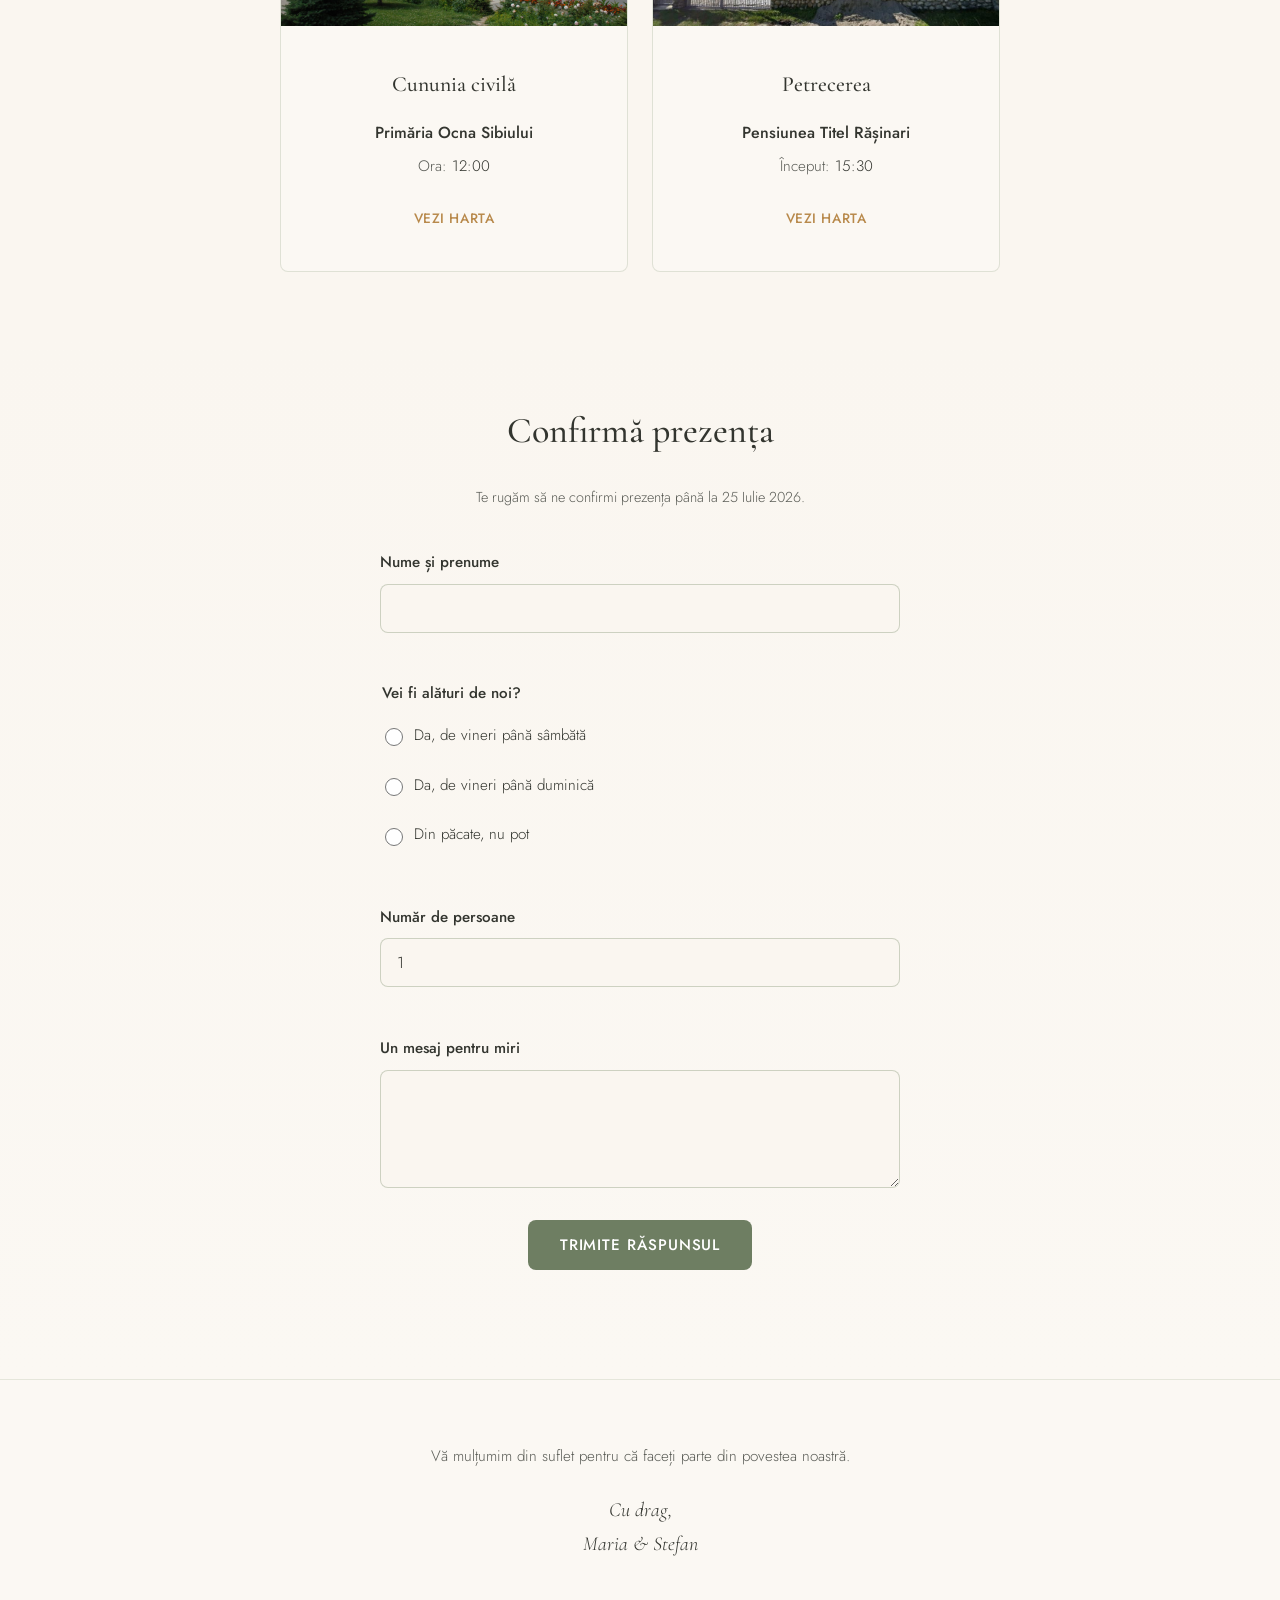
==== commit 68d89684: "Forțează reîncărcarea asset-urilor UTF-8 în browser. Adaugă ?v=3 și charset pe script/styles ca să e" ====
--- a/index.html
+++ b/index.html
@@ -7,7 +7,7 @@
   <link rel="preconnect" href="https://fonts.googleapis.com">
   <link rel="preconnect" href="https://fonts.gstatic.com" crossorigin>
   <link href="https://fonts.googleapis.com/css2?family=Cormorant+Garamond:ital,wght@0,400;0,500;0,600;1,400&family=Jost:wght@300;400;500&display=swap" rel="stylesheet">
-  <link rel="stylesheet" href="assets/styles.css">
+  <link rel="stylesheet" href="assets/styles.css?v=3">
 </head>
 <body>
   <header class="hero" id="hero">
@@ -204,6 +204,6 @@
     </div>
   </footer>
 
-  <script src="assets/script.js"></script>
+  <script src="assets/script.js?v=3" charset="utf-8"></script>
 </body>
 </html>
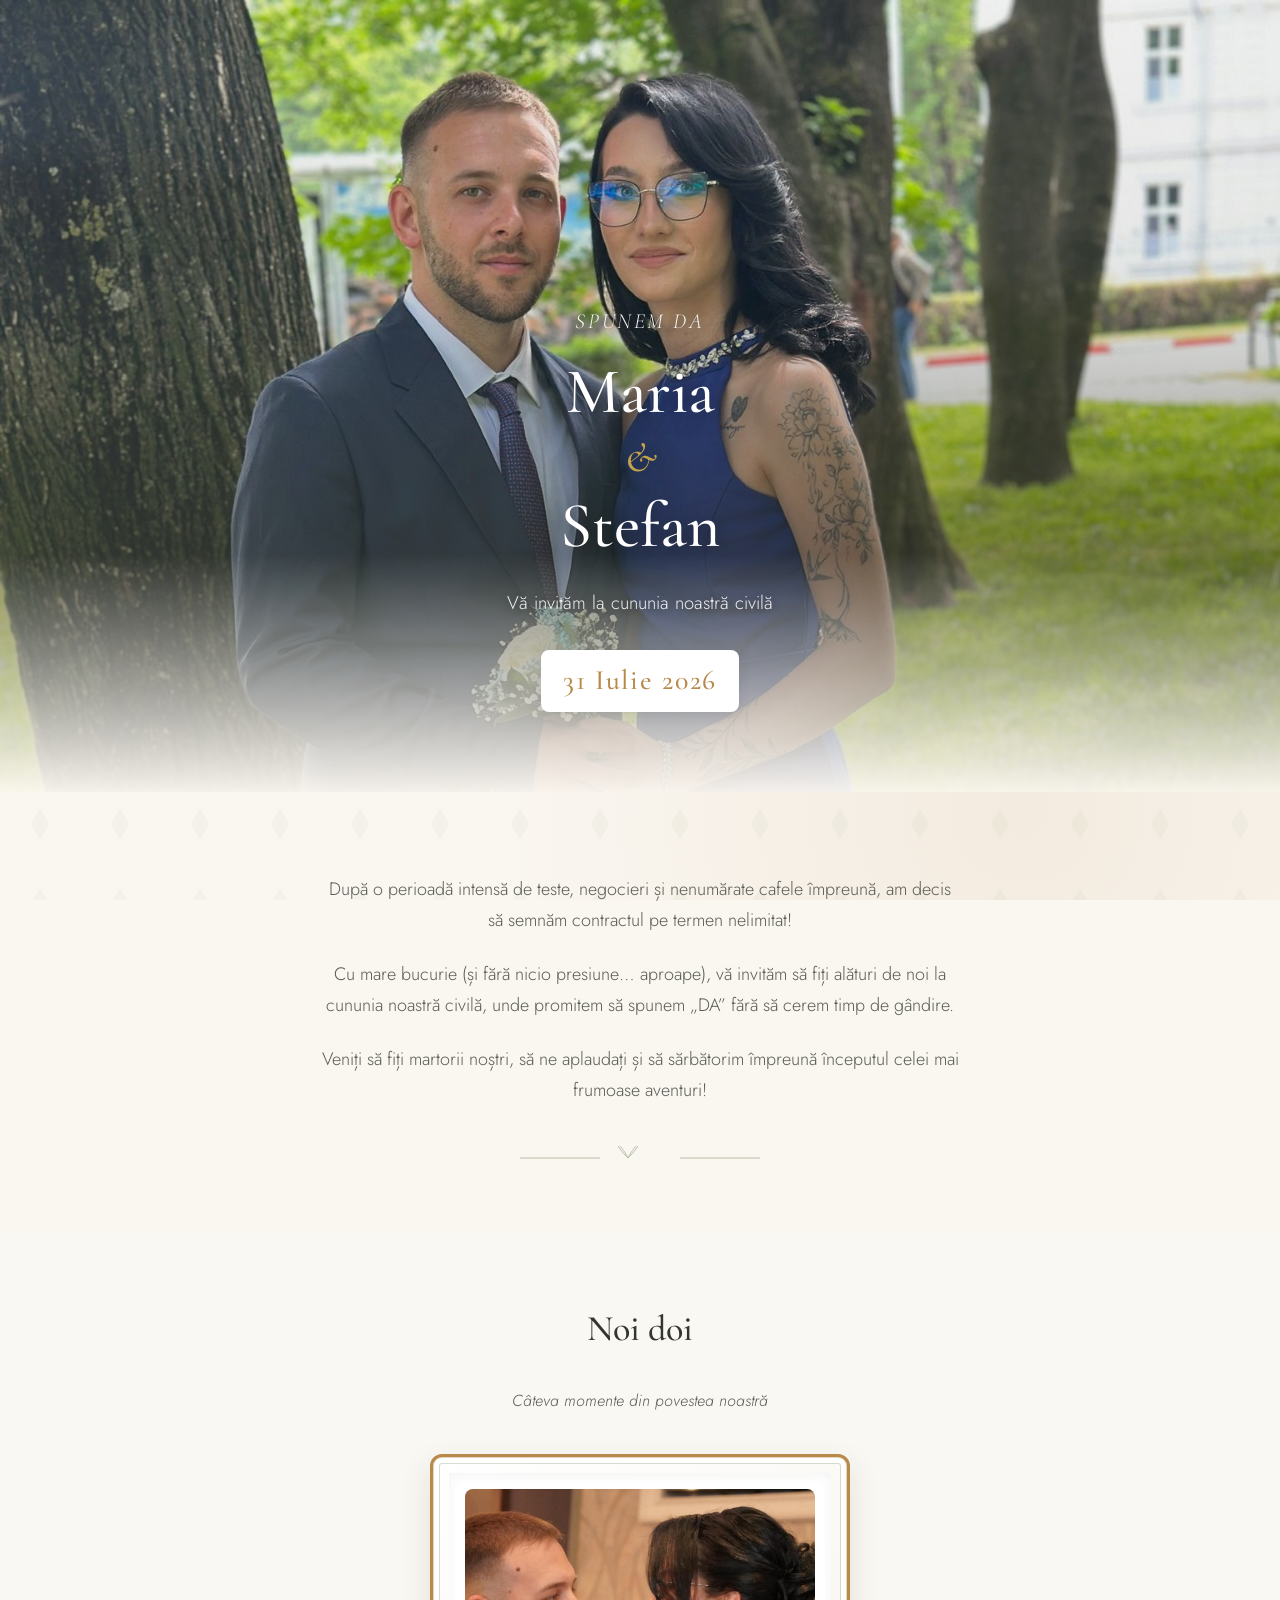
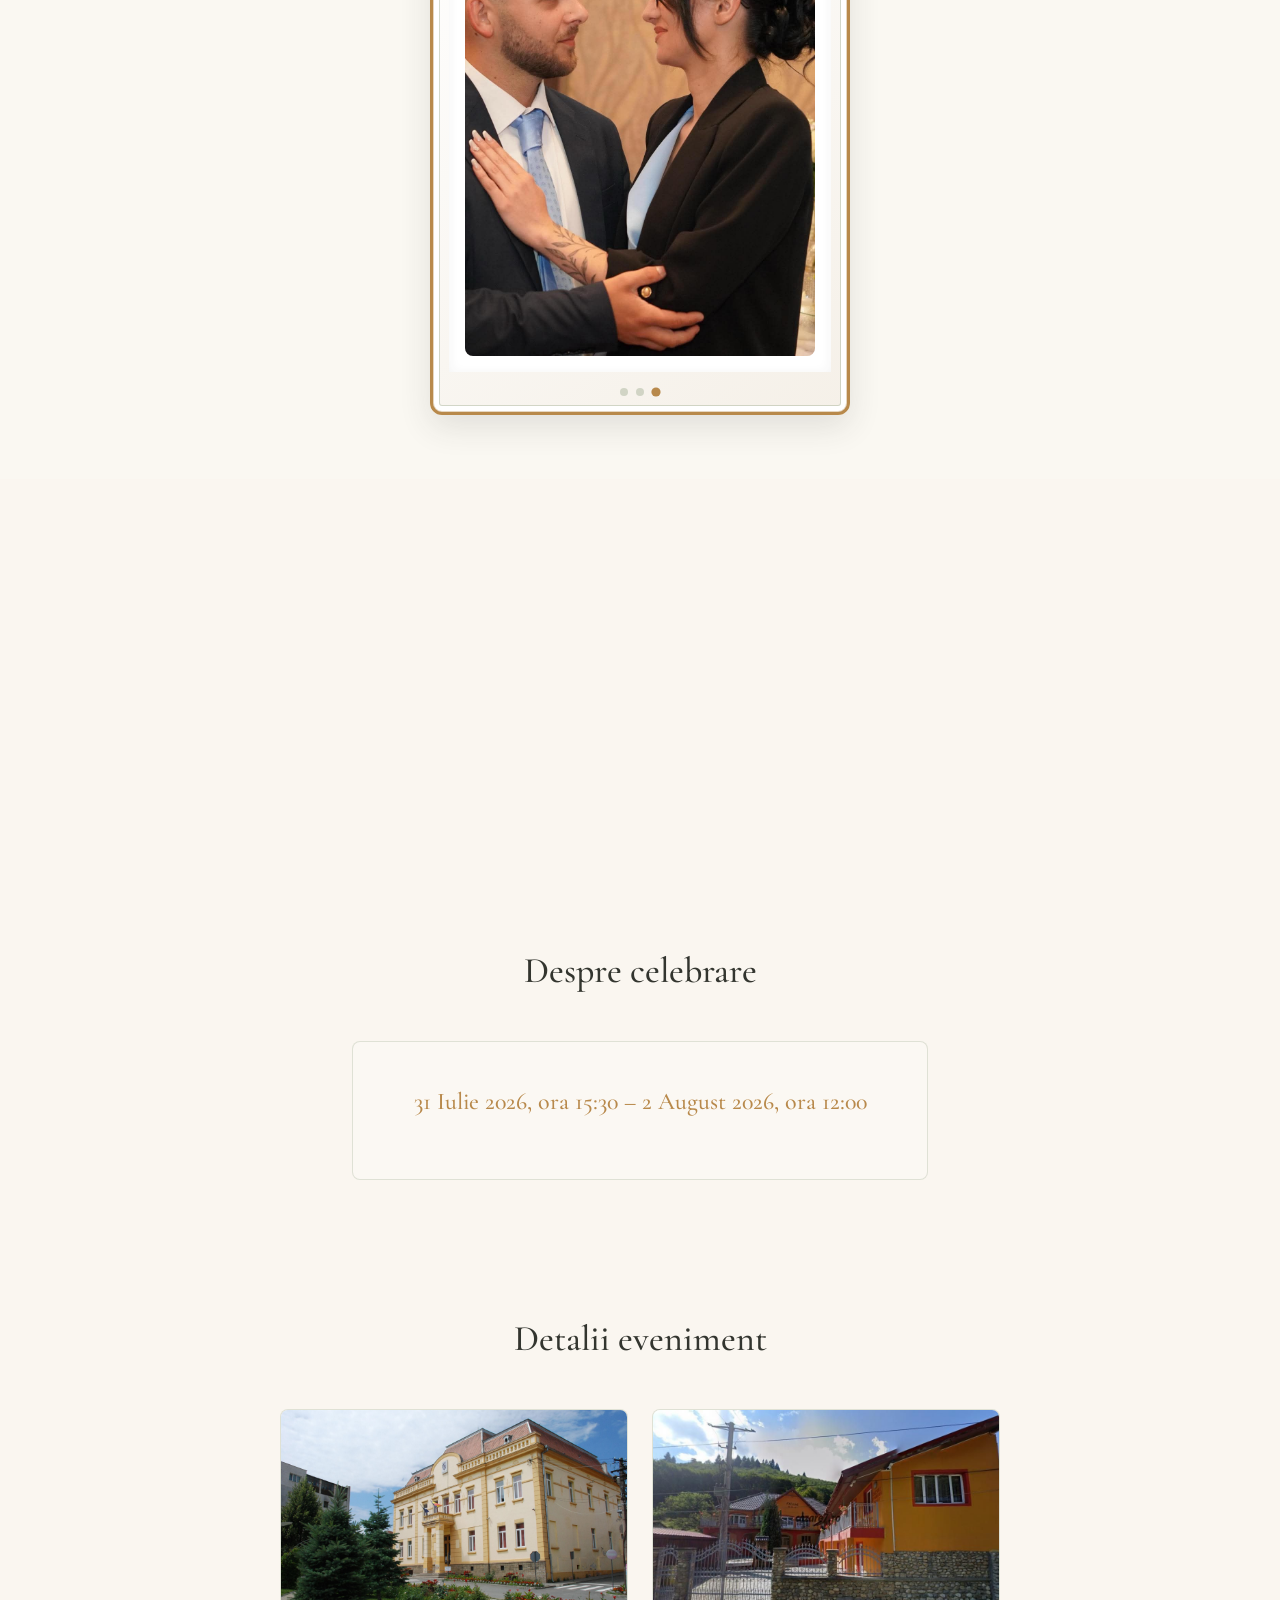
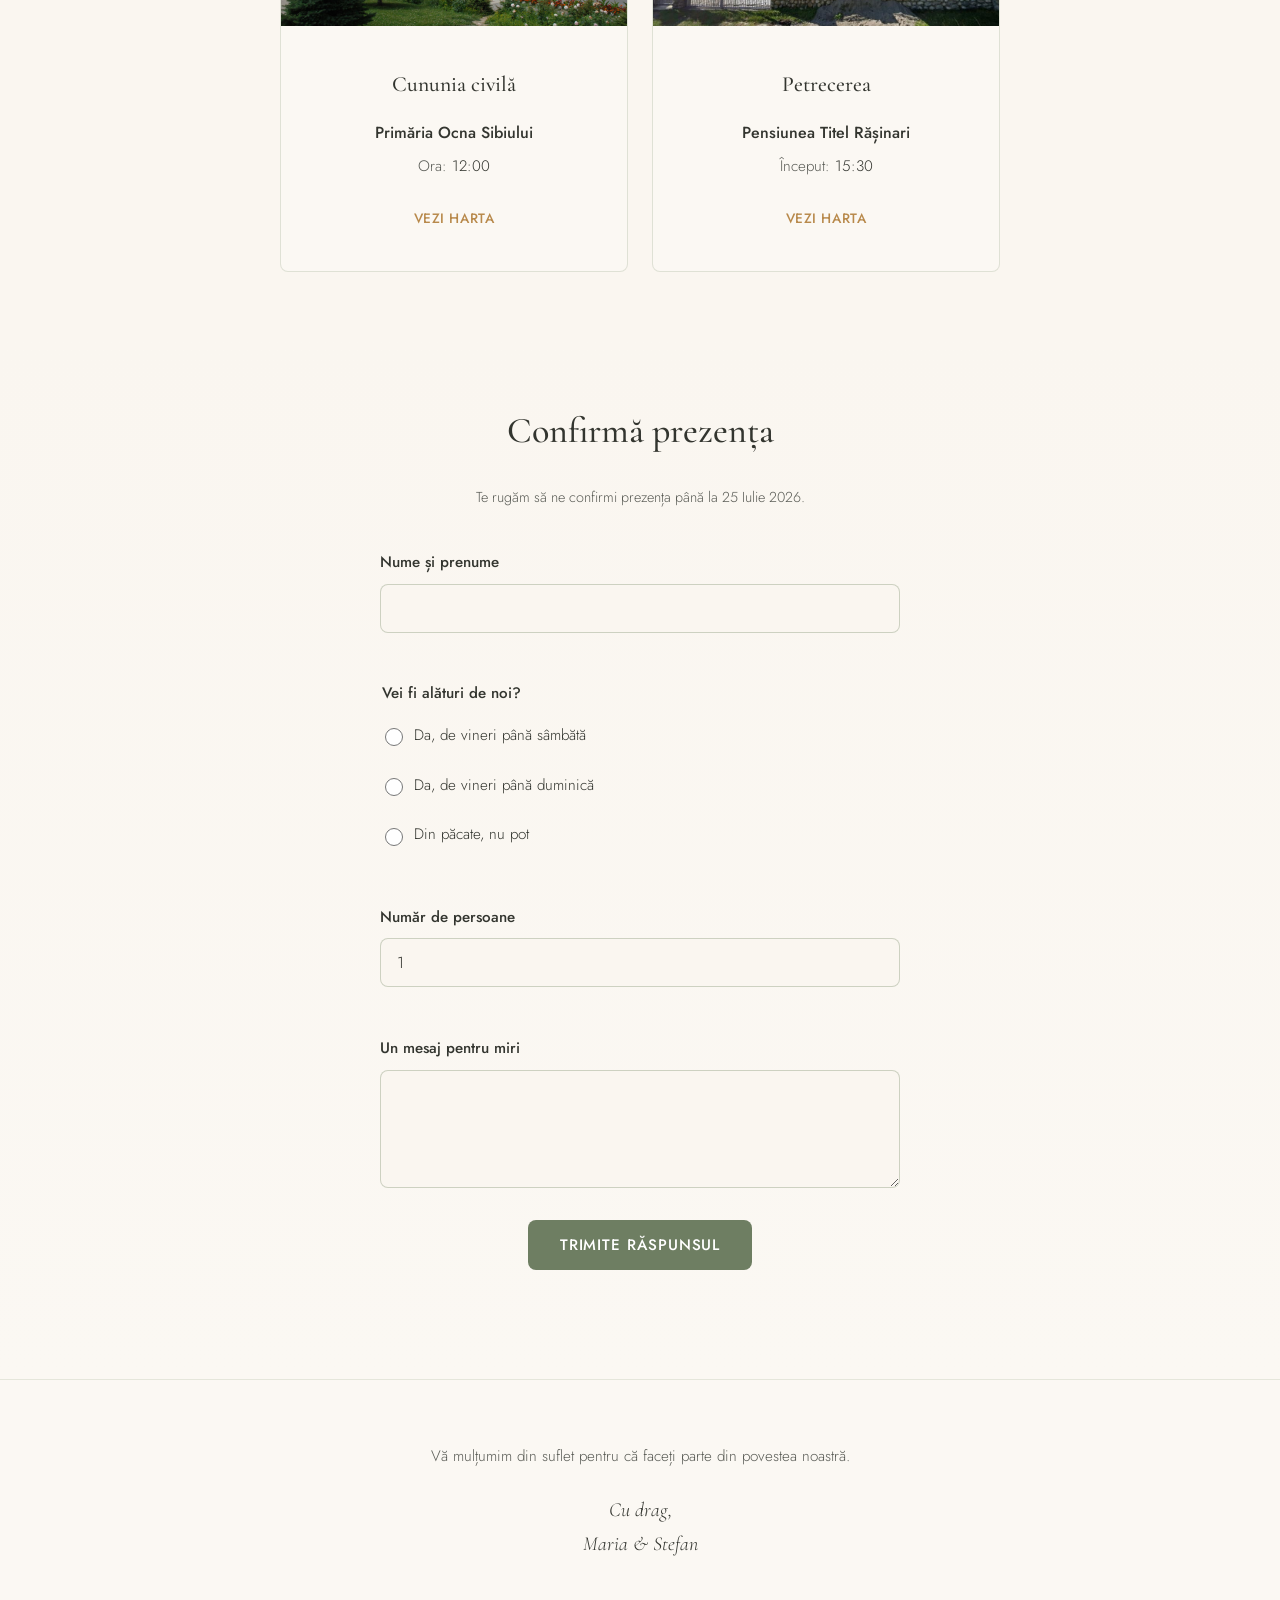
==== commit b1d020af: "Fix invitație invizibilă când JS eșuează. Conținut vizibil fără JS; animații fade-in doar cu html.js" ====
--- a/index.html
+++ b/index.html
@@ -1,13 +1,14 @@
 <!DOCTYPE html>
 <html lang="ro">
 <head>
+  <script>document.documentElement.classList.add('js');</script>
   <meta charset="utf-8">
   <meta name="viewport" content="width=device-width, initial-scale=1">
   <title>Maria &amp; Stefan — Invitație</title>
   <link rel="preconnect" href="https://fonts.googleapis.com">
   <link rel="preconnect" href="https://fonts.gstatic.com" crossorigin>
   <link href="https://fonts.googleapis.com/css2?family=Cormorant+Garamond:ital,wght@0,400;0,500;0,600;1,400&family=Jost:wght@300;400;500&display=swap" rel="stylesheet">
-  <link rel="stylesheet" href="assets/styles.css?v=3">
+  <link rel="stylesheet" href="assets/styles.css?v=4">
 </head>
 <body>
   <header class="hero" id="hero">
@@ -204,6 +205,6 @@
     </div>
   </footer>
 
-  <script src="assets/script.js?v=3" charset="utf-8"></script>
+  <script src="assets/script.js?v=4" charset="utf-8"></script>
 </body>
 </html>
--- a/assets/styles.css
+++ b/assets/styles.css
@@ -565,18 +565,23 @@
 /* Fade-in animation */
 
 .fade-in {
+  opacity: 1;
+  transform: none;
+}
+
+html.js .fade-in {
   opacity: 0;
   transform: translateY(1.25rem);
   transition: opacity 0.7s ease, transform 0.7s ease;
 }
 
-.fade-in.is-visible {
+html.js .fade-in.is-visible {
   opacity: 1;
   transform: translateY(0);
 }
 
 @media (prefers-reduced-motion: reduce) {
-  .fade-in {
+  html.js .fade-in {
     opacity: 1;
     transform: none;
     transition: none;
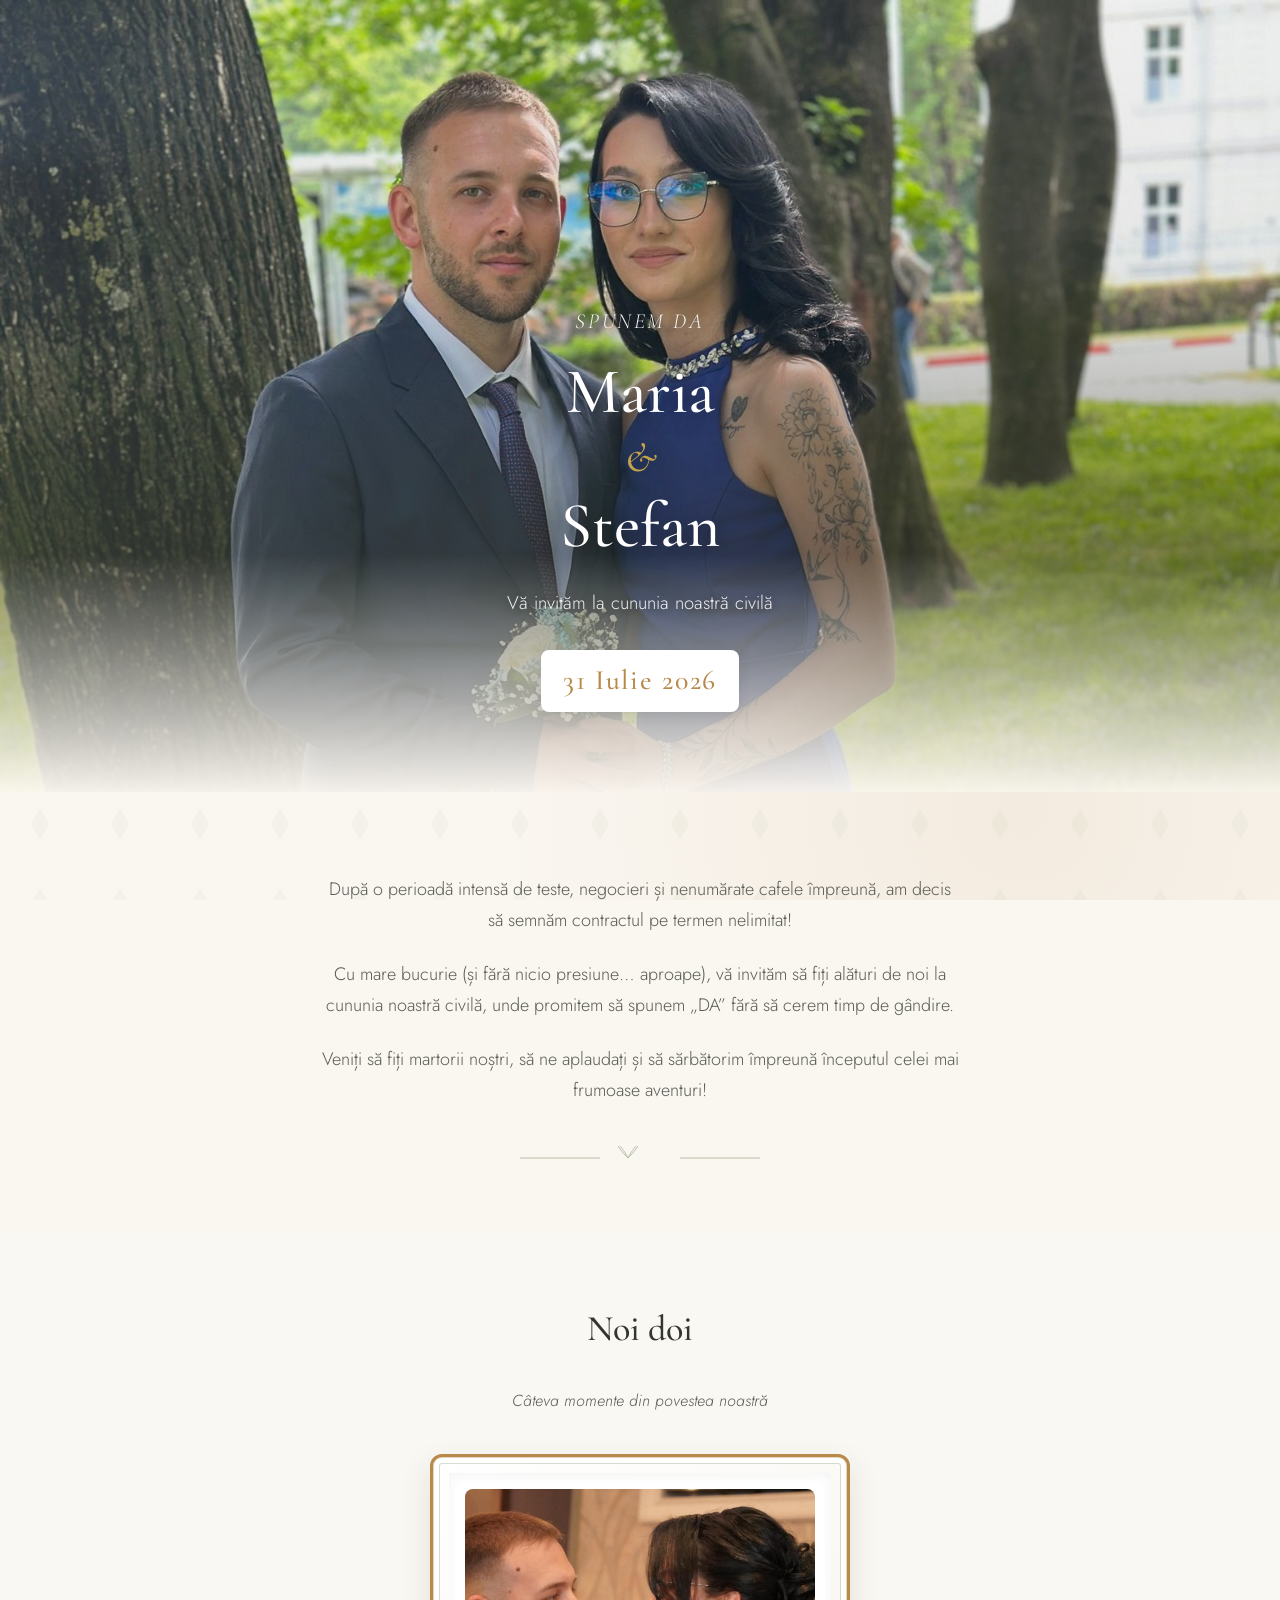
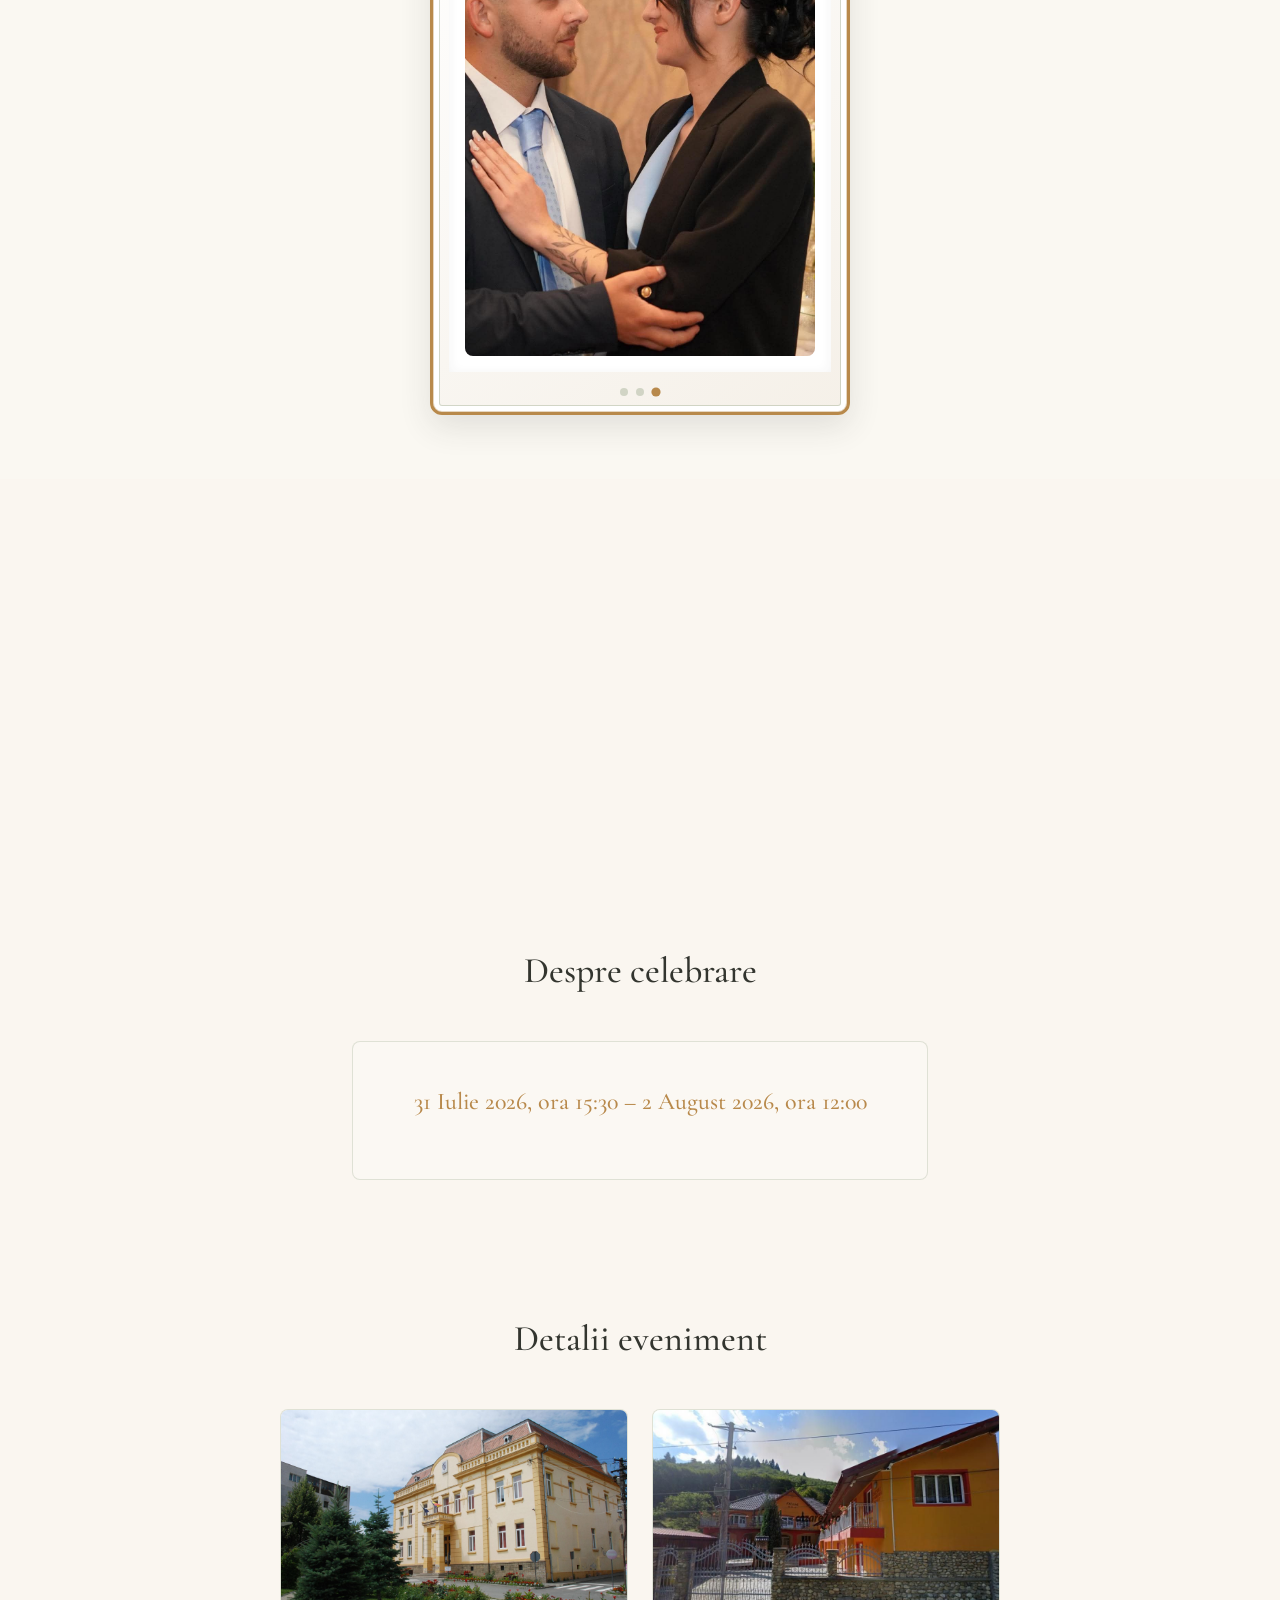
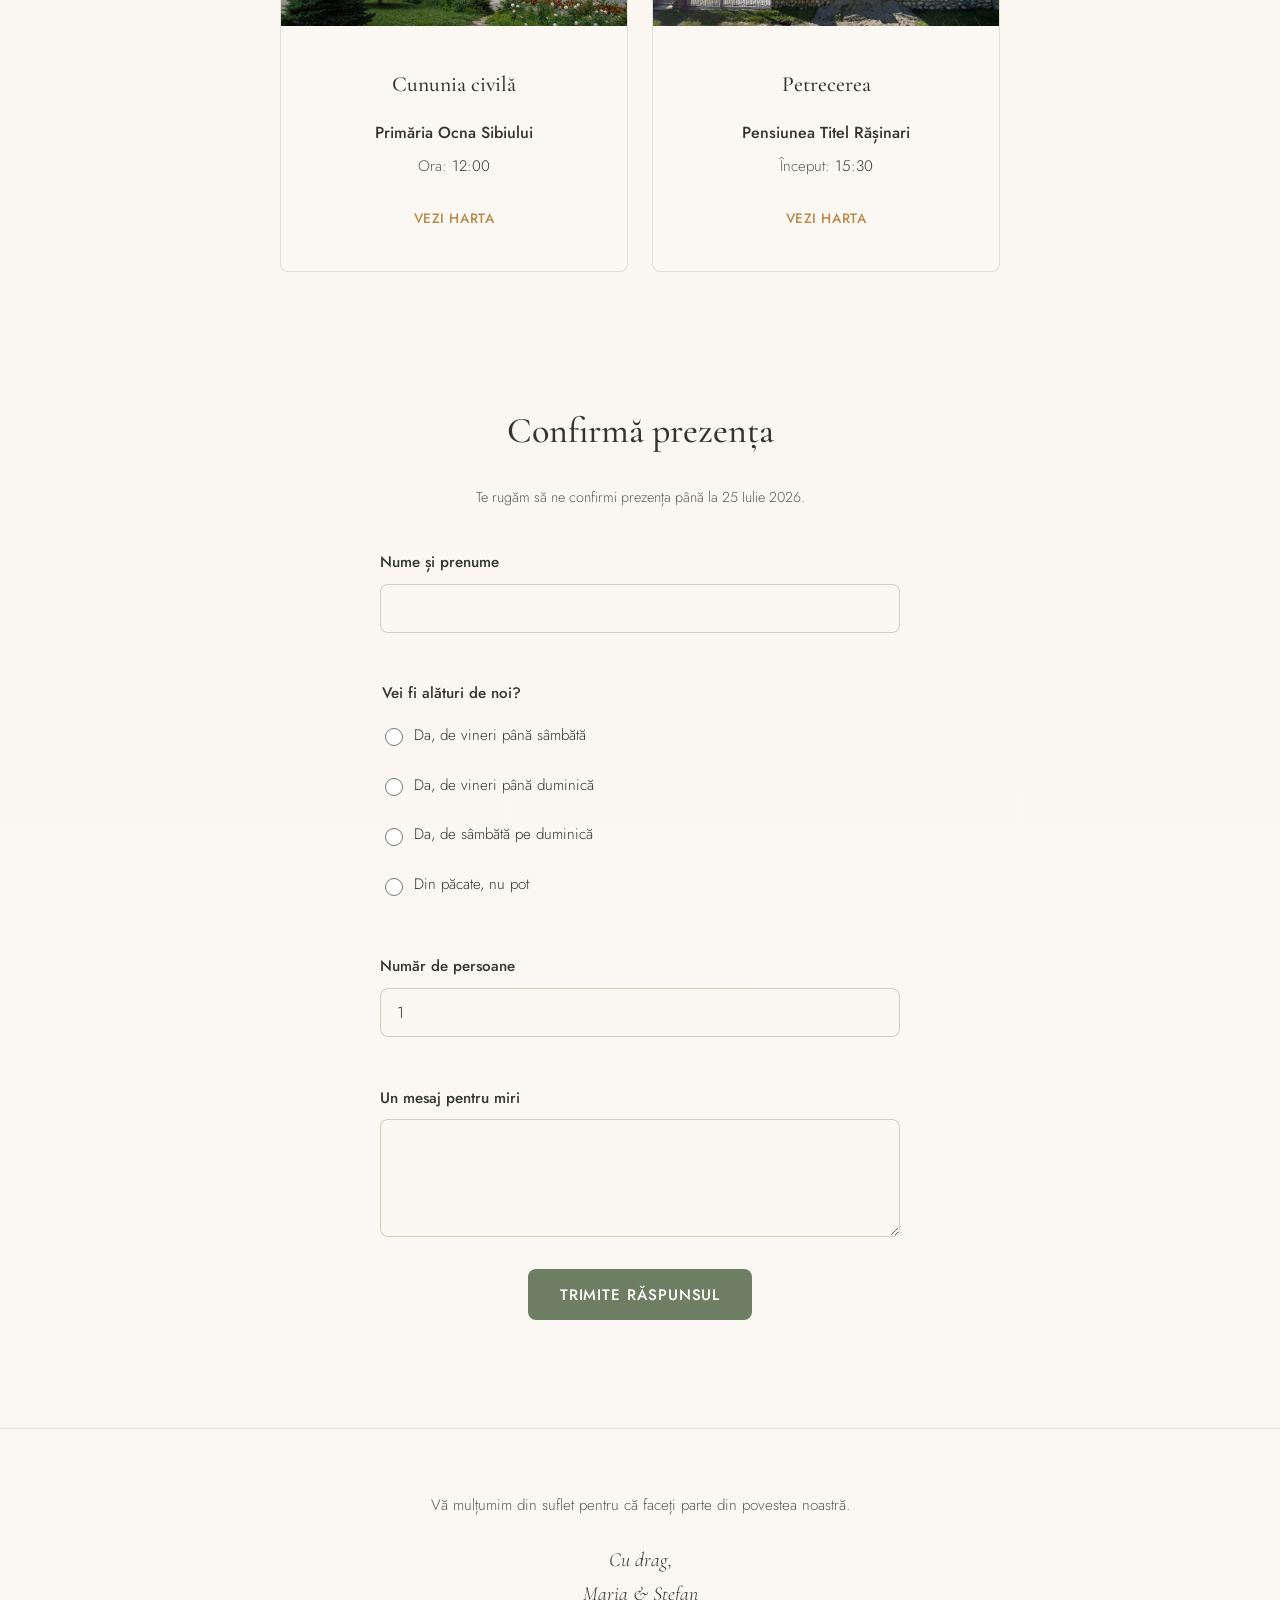
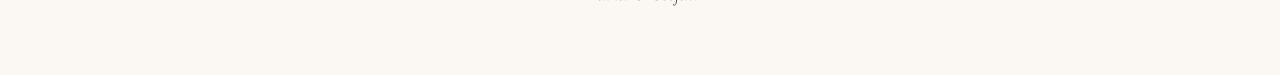
==== commit e0c4522a: "adaugat optiune de sambata pe duminica" ====
--- a/index.html
+++ b/index.html
@@ -161,6 +161,10 @@
                   <span>Da, de vineri până duminică</span>
                 </label>
                 <label class="radio-label">
+                  <input type="radio" name="prezenta" value="Da, de sâmbătă pe duminică">
+                  <span>Da, de sâmbătă pe duminică</span>
+                </label>
+                <label class="radio-label">
                   <input type="radio" name="prezenta" value="Nu">
                   <span>Din păcate, nu pot</span>
                 </label>
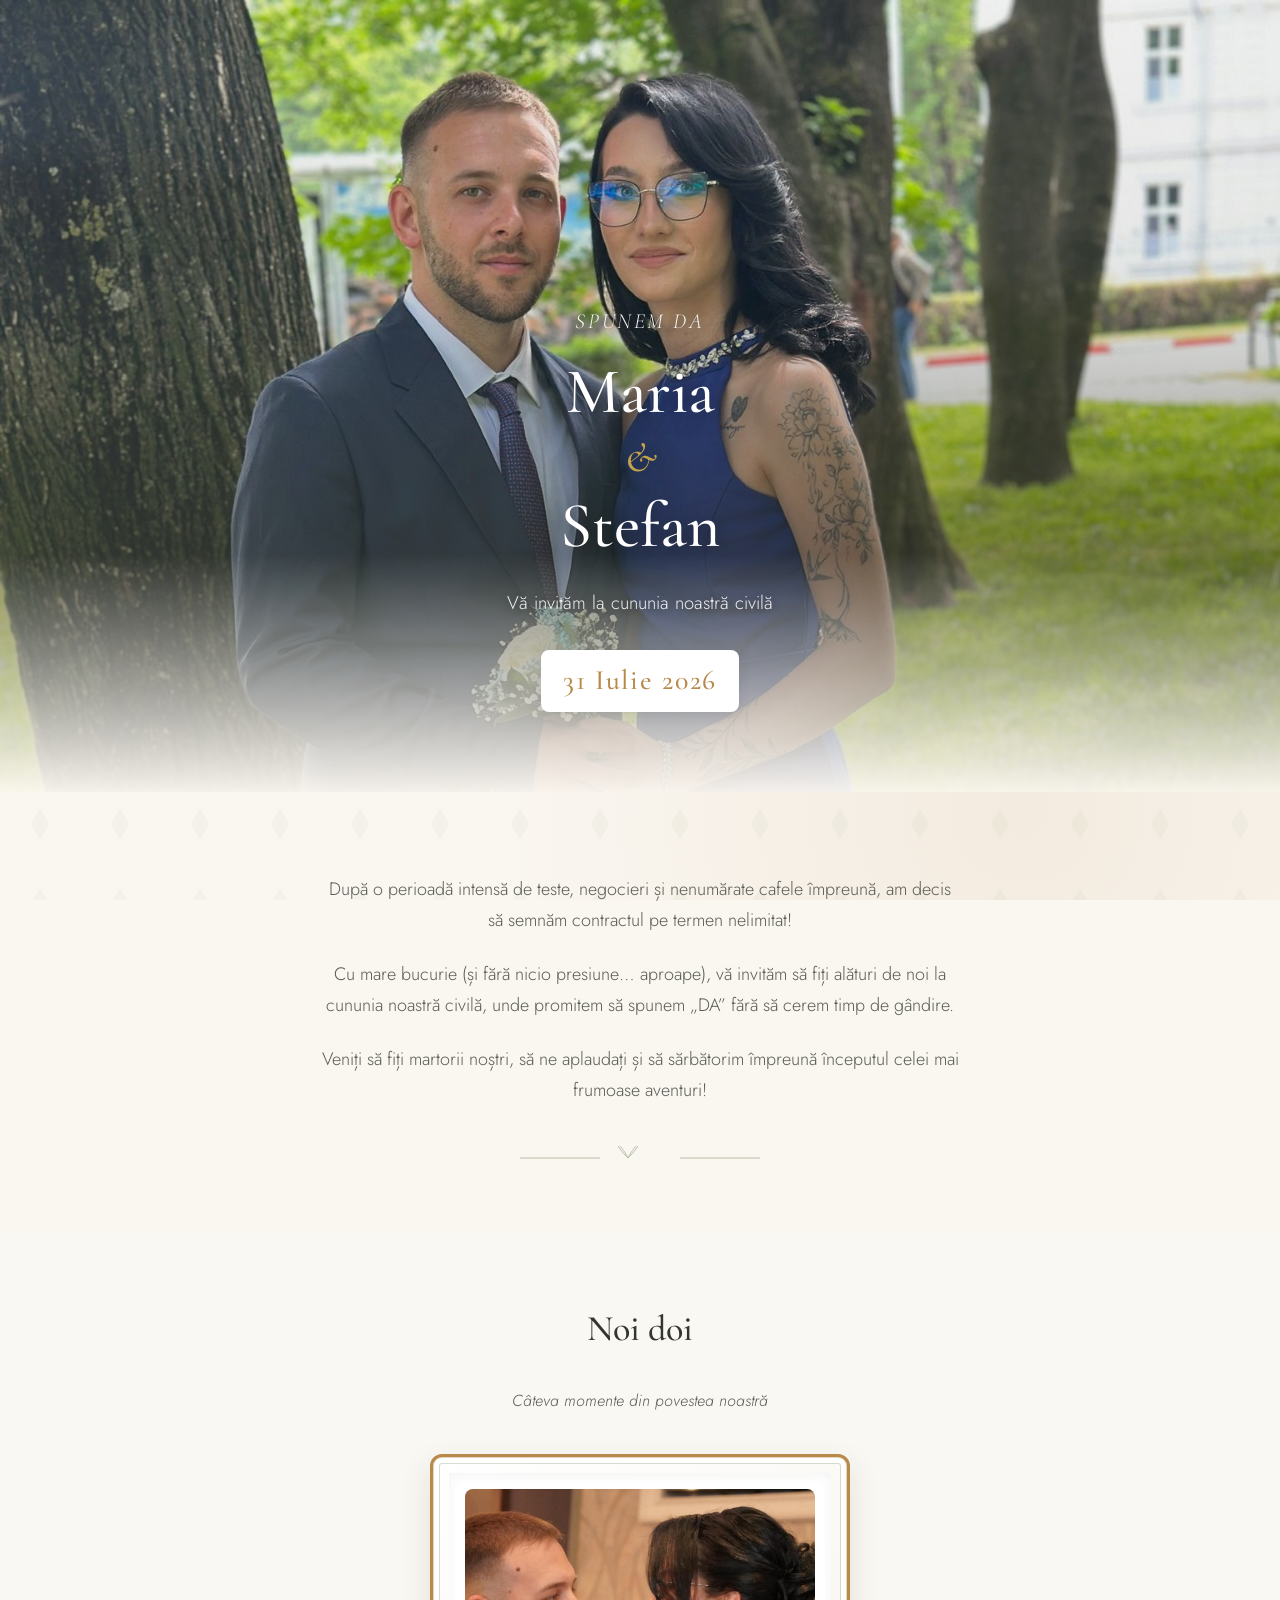
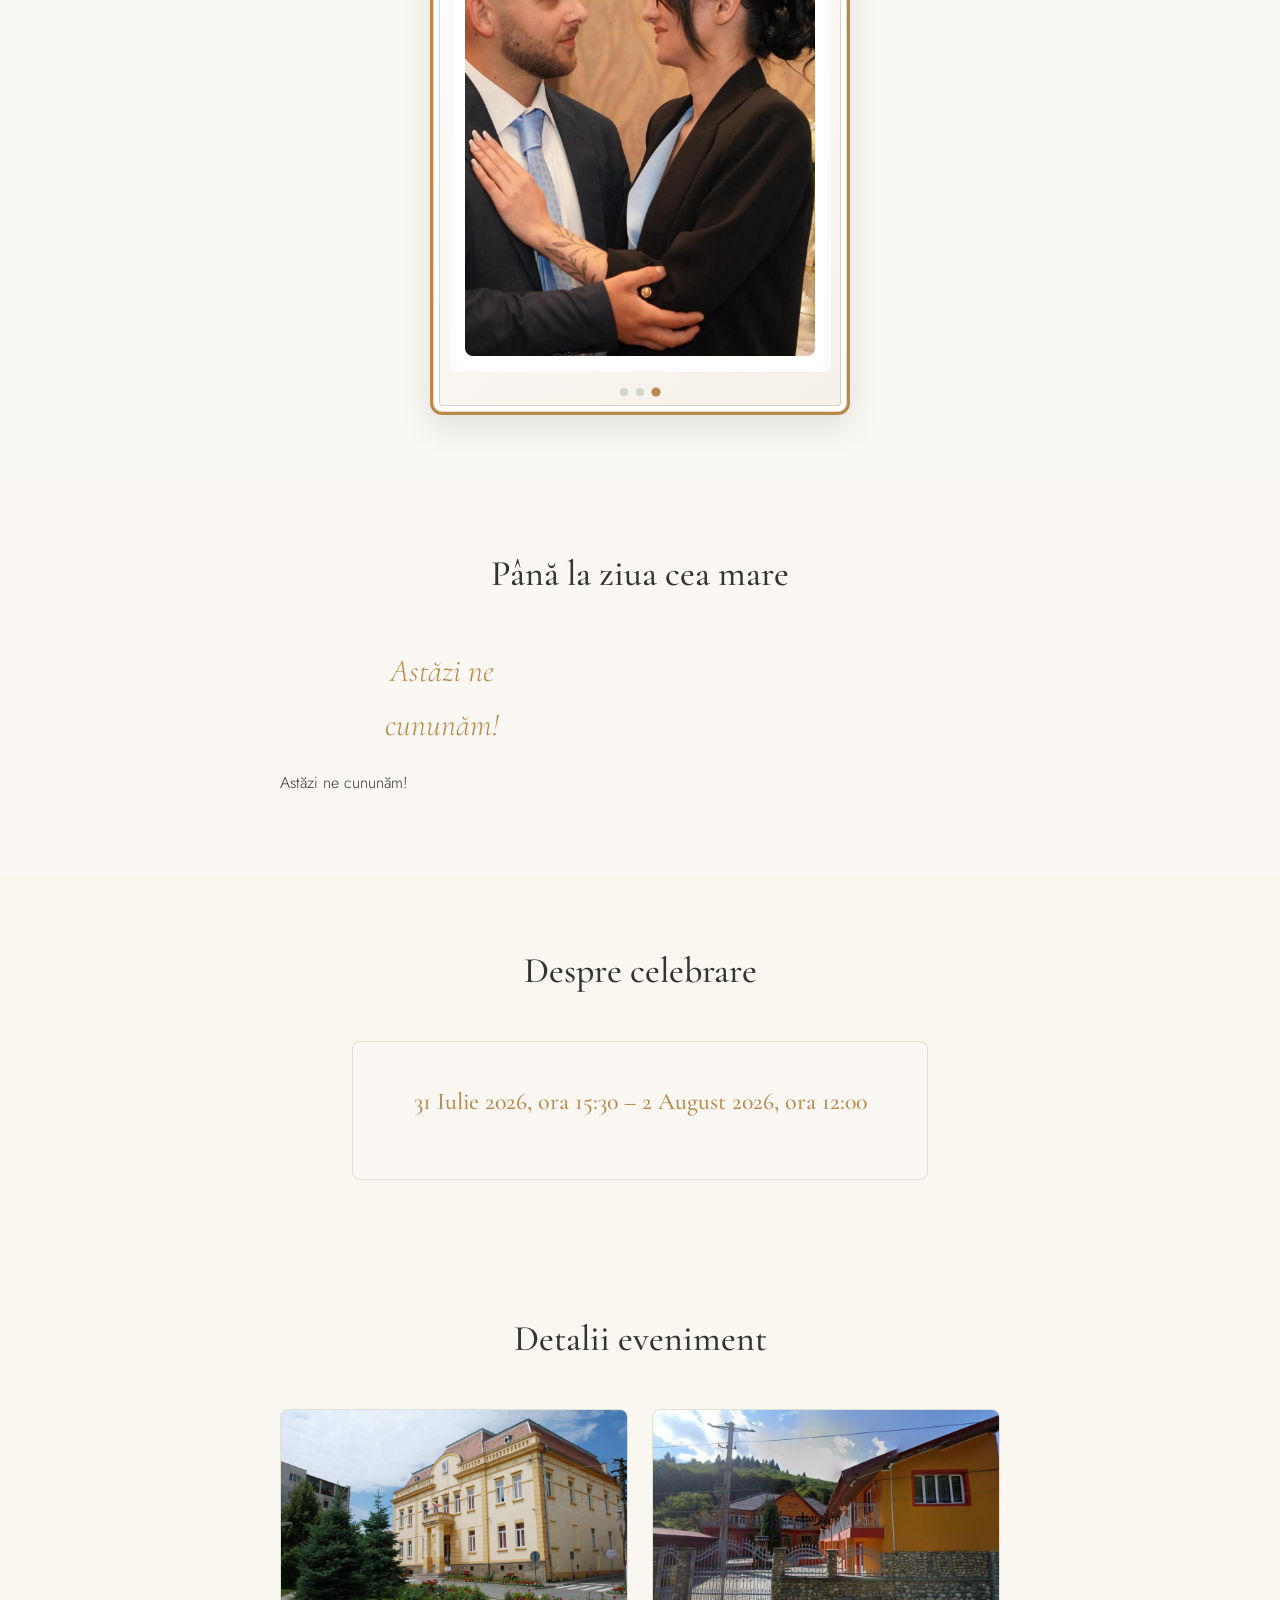
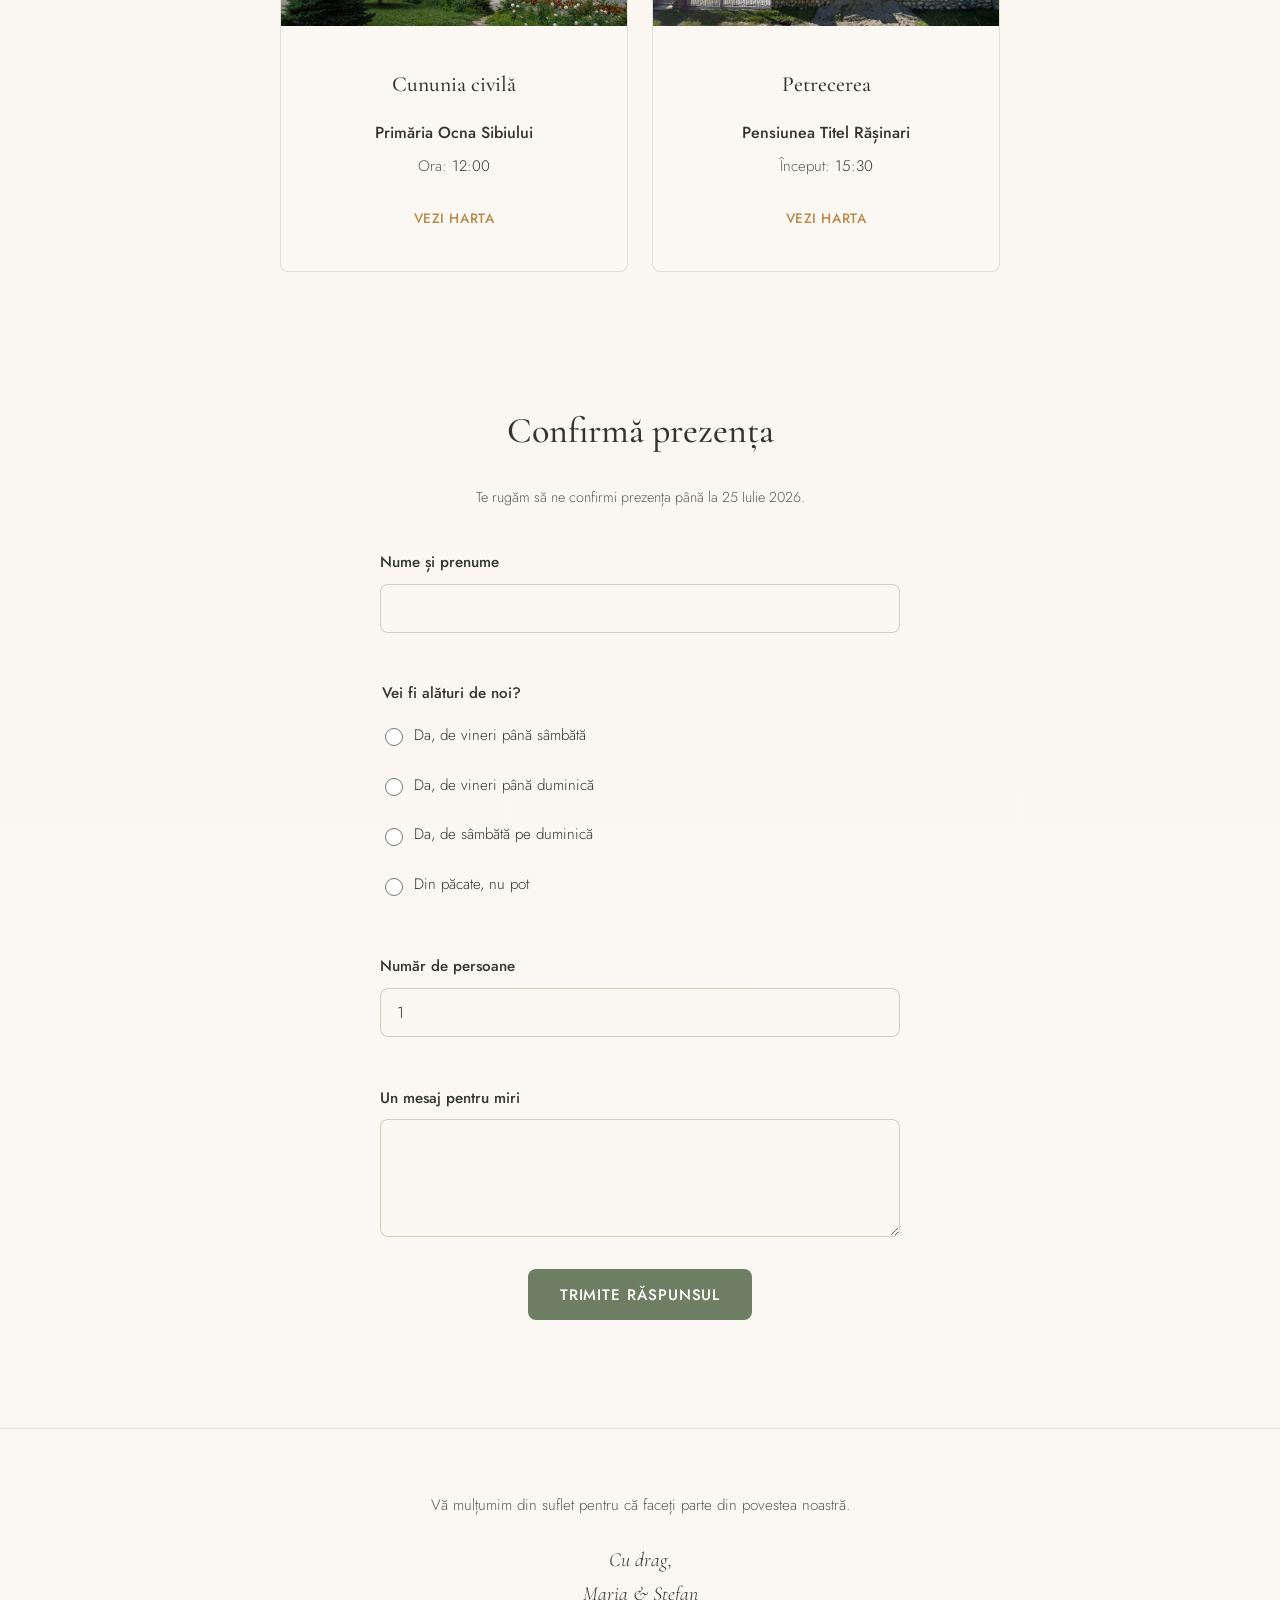
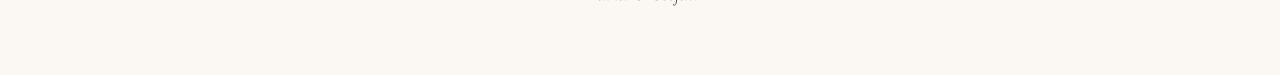
==== commit 284880d8: "Retrigger GitHub Pages deploy (cache bust v5)." ====
--- a/index.html
+++ b/index.html
@@ -8,7 +8,7 @@
   <link rel="preconnect" href="https://fonts.googleapis.com">
   <link rel="preconnect" href="https://fonts.gstatic.com" crossorigin>
   <link href="https://fonts.googleapis.com/css2?family=Cormorant+Garamond:ital,wght@0,400;0,500;0,600;1,400&family=Jost:wght@300;400;500&display=swap" rel="stylesheet">
-  <link rel="stylesheet" href="assets/styles.css?v=4">
+  <link rel="stylesheet" href="assets/styles.css?v=5">
 </head>
 <body>
   <header class="hero" id="hero">
@@ -209,6 +209,6 @@
     </div>
   </footer>
 
-  <script src="assets/script.js?v=4" charset="utf-8"></script>
+  <script src="assets/script.js?v=5" charset="utf-8"></script>
 </body>
 </html>
